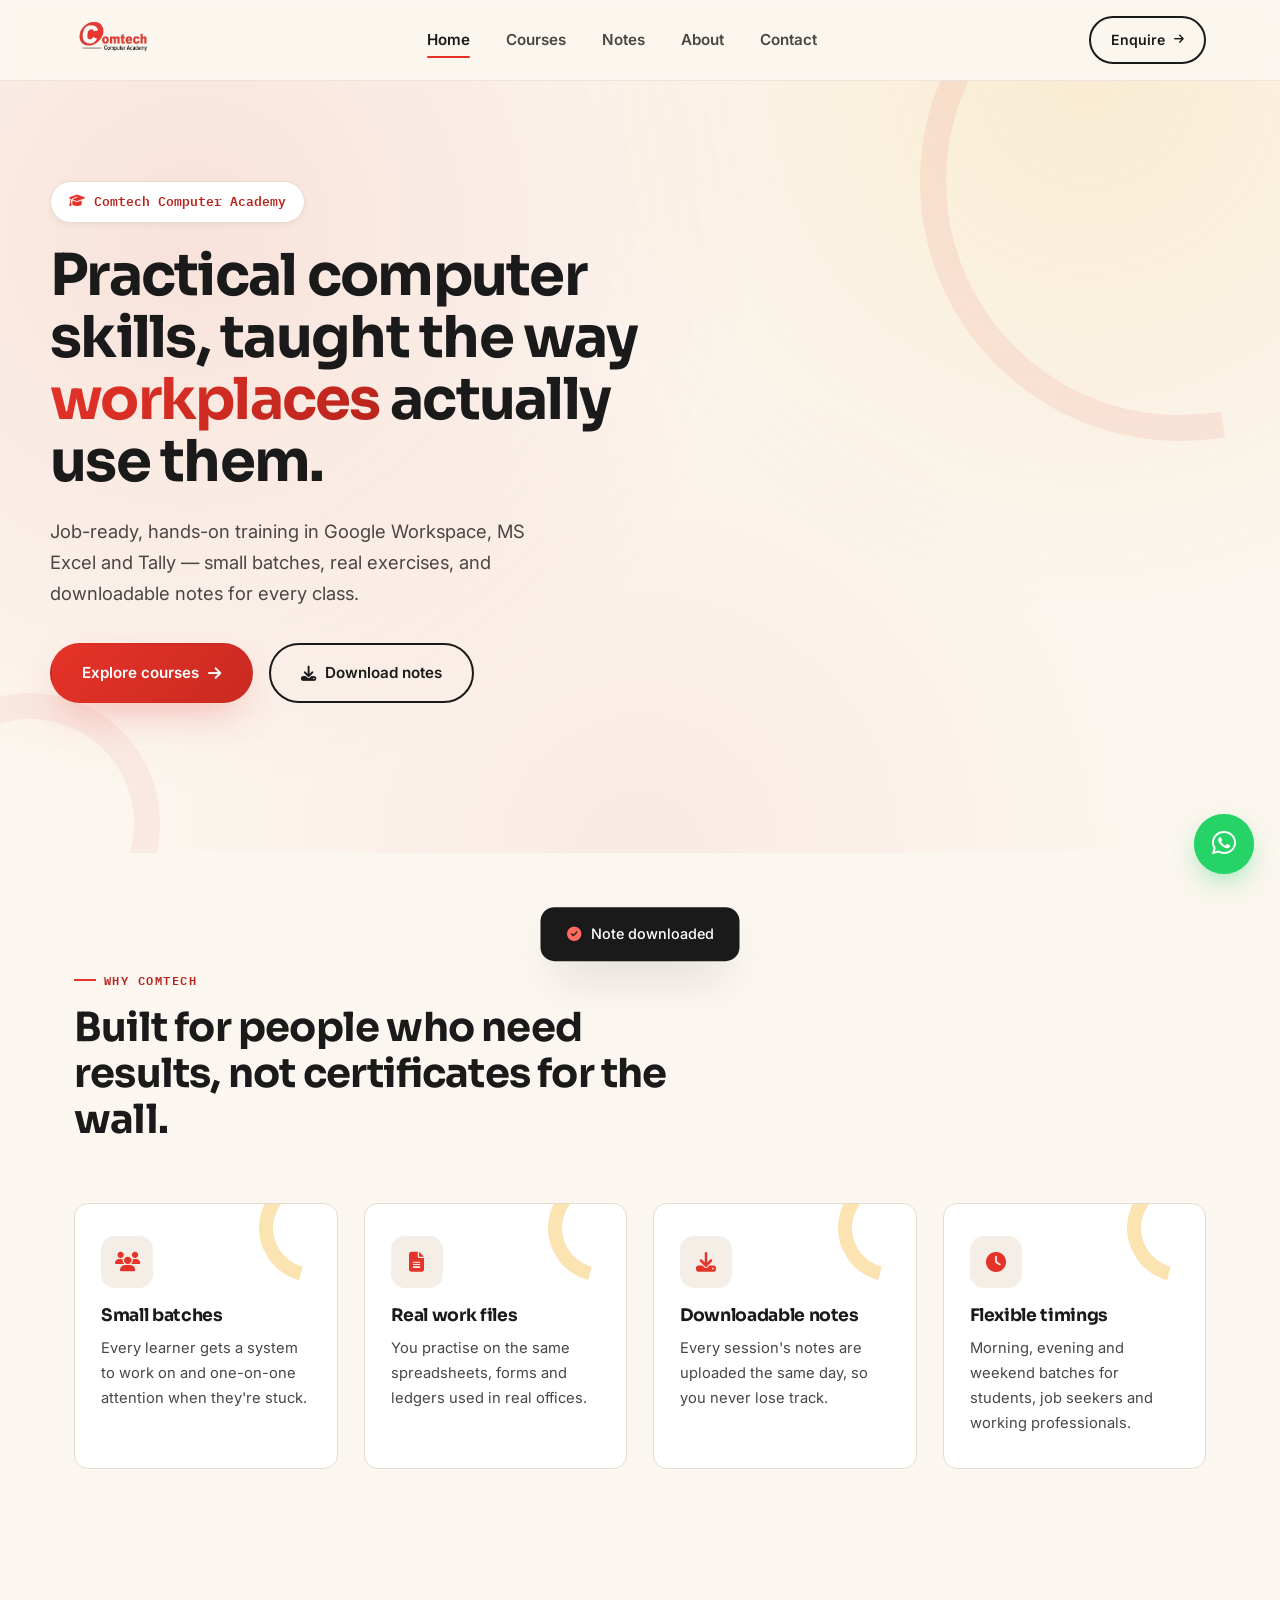
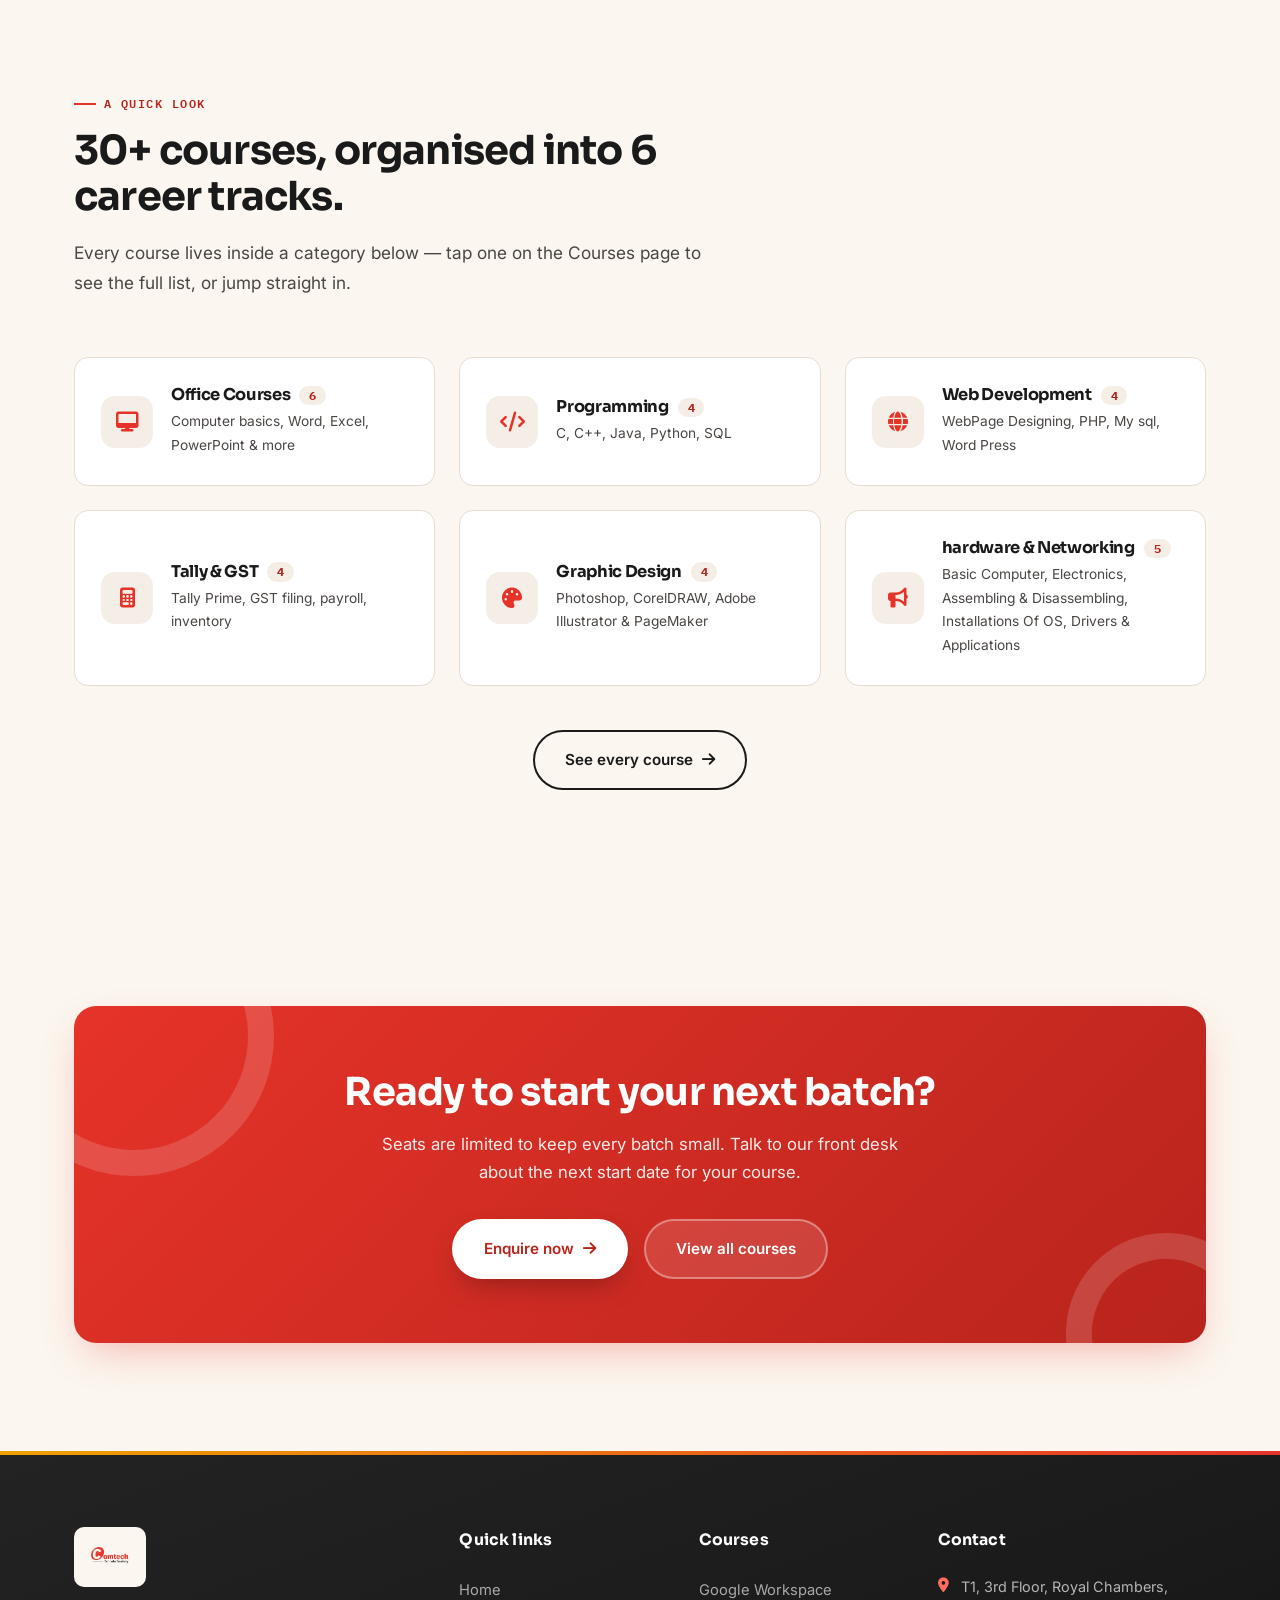
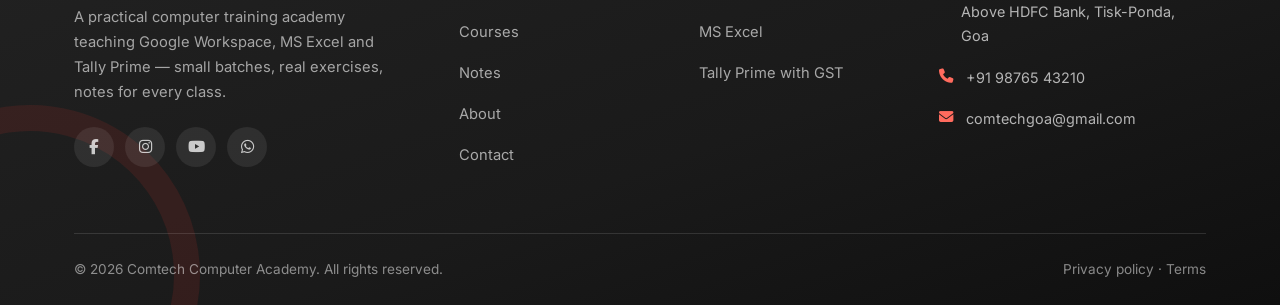
==== index.html @ 3045fcdc "Initial commit" ====
<!DOCTYPE html>
<html lang="en">
<head>
<meta charset="UTF-8">
<meta name="viewport" content="width=device-width, initial-scale=1.0">
<title>Comtech Computer Academy — Practical Computer Courses</title>
<meta name="description" content="Comtech Computer Academy — Google Workspace, MS Excel and Tally Prime training with downloadable notes.">
<link rel="stylesheet" href="css/style.css">
<link rel="stylesheet" href="https://cdnjs.cloudflare.com/ajax/libs/font-awesome/6.5.1/css/all.min.css">
</head>
<body>
<script>document.documentElement.classList.add('js');</script>
<header>
  <div class="nav-wrap">
    <a href="index.html" class="brand">
      <img src="assets/logo.png" alt="Comtech Computer Academy logo">
    </a>
    <nav class="links" id="navLinks">
      <a href="index.html">Home</a>
      <a href="courses.html">Courses</a>
      <a href="notes.html">Notes</a>
      <a href="about.html">About</a>
      <a href="contact.html">Contact</a>
    </nav>
    <div class="nav-cta">
      <a href="contact.html" class="btn btn-outline" style="padding:10px 20px;font-size:0.88rem;">Enquire <i class="fa-solid fa-arrow-right" style="font-size:0.8em;"></i></a>
      <button class="hamburger" id="hamburger" aria-label="Toggle menu">
        <span></span><span></span><span></span>
      </button>
    </div>
  </div>
</header>

<section class="hero" id="home">
  <div class="ring"></div>
  <div class="ring two"></div>
  <div class="hero-inner">
    <div class="hero-carousel" id="heroCarousel">
      <div class="hero-slides">
        <div class="hero-slide active">
          <div class="hero-eyebrow"><i class="fa-solid fa-graduation-cap"></i> Comtech Computer Academy</div>
          <h1>Practical computer skills, taught the way <em>workplaces</em> actually use them.</h1>
          <p class="lead">Job-ready, hands-on training in Google Workspace, MS Excel and Tally — small batches, real exercises, and downloadable notes for every class.</p>
          <div class="hero-actions">
            <a href="courses.html" class="btn btn-primary">Explore courses <i class="fa-solid fa-arrow-right"></i></a>
            <a href="notes.html" class="btn btn-outline"><i class="fa-solid fa-download"></i> Download notes</a>
          </div>
        </div>
        <div class="hero-slide">
          <div class="hero-eyebrow"><i class="fa-solid fa-layer-group"></i> 30+ courses, 6 career tracks</div>
          <h1>From Office basics to <em>full web development</em> — one academy, every skill.</h1>
          <p class="lead">Programming, Web Development, Tally &amp; GST, Design and Digital Marketing — structured batches for whichever path you're on.</p>
          <div class="hero-actions">
            <a href="courses.html" class="btn btn-primary">View all courses <i class="fa-solid fa-arrow-right"></i></a>
            <a href="contact.html" class="btn btn-outline"><i class="fa-solid fa-phone"></i> Talk to us</a>
          </div>
        </div>
        <div class="hero-slide">
          <div class="hero-eyebrow"><i class="fa-solid fa-pen-to-square"></i> Learn by doing</div>
          <h1>Real spreadsheets. Real ledgers. <em>Real client briefs.</em></h1>
          <p class="lead">Every class is built around exercises you'll actually use at work — not just slides and theory.</p>
          <div class="hero-actions">
            <a href="contact.html" class="btn btn-primary">Book a free demo <i class="fa-solid fa-arrow-right"></i></a>
            <a href="notes.html" class="btn btn-outline"><i class="fa-solid fa-download"></i> Download notes</a>
          </div>
        </div>
      </div>
       
      </div>
      
</section>

<section id="why">
  <div class="container">
    <div class="section-head reveal">
      <div class="section-tag">Why Comtech</div>
      <h2>Built for people who need results, not certificates for the wall.</h2>
    </div>
    <div class="why-grid">
      <div class="why-card reveal"><div class="why-icon"><i class="fa-solid fa-users"></i></div><h4>Small batches</h4><p>Every learner gets a system to work on and one-on-one attention when they're stuck.</p></div>
      <div class="why-card reveal"><div class="why-icon"><i class="fa-solid fa-file-lines"></i></div><h4>Real work files</h4><p>You practise on the same spreadsheets, forms and ledgers used in real offices.</p></div>
      <div class="why-card reveal"><div class="why-icon"><i class="fa-solid fa-download"></i></div><h4>Downloadable notes</h4><p>Every session's notes are uploaded the same day, so you never lose track.</p></div>
      <div class="why-card reveal"><div class="why-icon"><i class="fa-solid fa-clock"></i></div><h4>Flexible timings</h4><p>Morning, evening and weekend batches for students, job seekers and working professionals.</p></div>
    </div>
  </div>
</section>

<section class="courses">
  <div class="container">
    <div class="section-head reveal">
      <div class="section-tag">A quick look</div>
      <h2>30+ courses, organised into 6 career tracks.</h2>
      <p>Every course lives inside a category below — tap one on the Courses page to see the full list, or jump straight in.</p>
    </div>
    <div class="quicklook-grid">
      <a href="courses.html#cat-office" class="quicklook-card reveal">
        <div class="quicklook-icon"><i class="fa-solid fa-desktop"></i></div>
        <div class="quicklook-body">
          <h4>Office Courses <span class="quicklook-count">6</span></h4>
          <p>Computer basics, Word, Excel, PowerPoint &amp; more</p>
        </div>
      </a>
      <a href="courses.html#cat-programming" class="quicklook-card reveal">
        <div class="quicklook-icon"><i class="fa-solid fa-code"></i></div>
        <div class="quicklook-body">
          <h4>Programming <span class="quicklook-count">4</span></h4>
          <p>C, C++, Java, Python, SQL</p>
        </div>
      </a>
      <a href="courses.html#cat-web" class="quicklook-card reveal">
        <div class="quicklook-icon"><i class="fa-solid fa-globe"></i></div>
        <div class="quicklook-body">
          <h4>Web Development <span class="quicklook-count">4</span></h4>
          <p>WebPage Designing, PHP, My sql, Word Press</p>
        </div>
      </a>
      <a href="courses.html#cat-tally" class="quicklook-card reveal">
        <div class="quicklook-icon"><i class="fa-solid fa-calculator"></i></div>
        <div class="quicklook-body">
          <h4>Tally &amp; GST <span class="quicklook-count">4</span></h4>
          <p>Tally Prime, GST filing, payroll, inventory</p>
        </div>
      </a>
      <a href="courses.html#cat-design" class="quicklook-card reveal">
        <div class="quicklook-icon"><i class="fa-solid fa-palette"></i></div>
        <div class="quicklook-body">
          <h4>Graphic Design <span class="quicklook-count">4</span></h4>
          <p>Photoshop, CorelDRAW, Adobe Illustrator &amp; PageMaker </p>
        </div>
      </a>
      <a href="courses.html#cat-marketing" class="quicklook-card reveal">
        <div class="quicklook-icon"><i class="fa-solid fa-bullhorn"></i></div>
        <div class="quicklook-body">
          <h4>hardware & Networking <span class="quicklook-count">5</span></h4>
          <p>Basic Computer, Electronics, Assembling & Disassembling, Installations Of OS, Drivers & Applications</p>
        </div>
      </a>
    </div>
    <div class="quicklook-more reveal">
      <a href="courses.html" class="btn btn-outline">See every course <i class="fa-solid fa-arrow-right"></i></a>
    </div>
  </div>
</section>




<section>
  <div class="container">
    <div class="cta-banner reveal">
      <div class="ring r1"></div>
      <div class="ring r2"></div>
      <h2>Ready to start your next batch?</h2>
      <p>Seats are limited to keep every batch small. Talk to our front desk about the next start date for your course.</p>
      <div class="hero-actions">
        <a href="contact.html" class="btn btn-primary">Enquire now <i class="fa-solid fa-arrow-right"></i></a>
        <a href="courses.html" class="btn btn-ghost">View all courses</a>
      </div>
    </div>
  </div>
</section>

<footer>
  <div class="ring"></div>
  <div class="container">
    <div class="footer-grid">
      <div class="footer-about">
        <div class="footer-brand">
          <div style="background:var(--cream);padding:8px 14px;border-radius:10px;display:inline-flex;">
            <img src="assets/logo.png" alt="Comtech Computer Academy logo" style="height:44px;width:auto;">
          </div>
        </div>
        <p style="font-size:0.92rem;line-height:1.7;color:rgba(255,255,255,0.6);max-width:320px;">A practical computer training academy teaching Google Workspace, MS Excel and Tally Prime — small batches, real exercises, notes for every class.</p>
        <div class="footer-social">
          <a href="#" aria-label="Facebook"><i class="fa-brands fa-facebook-f"></i></a>
          <a href="#" aria-label="Instagram"><i class="fa-brands fa-instagram"></i></a>
          <a href="#" aria-label="YouTube"><i class="fa-brands fa-youtube"></i></a>
          <a href="#" aria-label="WhatsApp"><i class="fa-brands fa-whatsapp"></i></a>
        </div>
      </div>

      <div>
        <h5>Quick links</h5>
        <ul class="footer-links">
          <li><a href="index.html">Home</a></li>
          <li><a href="courses.html">Courses</a></li>
          <li><a href="notes.html">Notes</a></li>
          <li><a href="about.html">About</a></li>
          <li><a href="contact.html">Contact</a></li>
        </ul>
      </div>

      <div>
        <h5>Courses</h5>
        <ul class="footer-links">
          <li><a href="courses.html">Google Workspace</a></li>
          <li><a href="courses.html">MS Excel</a></li>
          <li><a href="courses.html">Tally Prime with GST</a></li>
        </ul>
      </div>

      <div>
        <h5>Contact</h5>
        <ul class="footer-contact">
          <li><i class="fa-solid fa-location-dot"></i> T1, 3rd Floor, Royal Chambers, Above HDFC Bank, Tisk-Ponda, Goa</li>
          <li><i class="fa-solid fa-phone"></i> +91 98765 43210</li>
          <li><i class="fa-solid fa-envelope"></i> comtechgoa@gmail.com</li>
        </ul>
      </div>
    </div>

    <div class="footer-bottom">
      <span>&copy; <span id="year"></span> Comtech Computer Academy. All rights reserved.</span>
      <span><a href="#">Privacy policy</a> &middot; <a href="#">Terms</a></span>
    </div>
  </div>
</footer>

<a href="https://wa.me/919876543210?text=Hi%2C%20I%27d%20like%20to%20know%20more%20about%20your%20courses." class="whatsapp-float" target="_blank" rel="noopener" aria-label="Chat with us on WhatsApp">
  <i class="fa-brands fa-whatsapp"></i>
  <span class="wa-tip">Chat with us</span>
</a>

<div class="toast" id="toast"><i class="fa-solid fa-circle-check"></i><span>Note downloaded</span></div>
<script src="js/script.js"></script>
</body>
</html>
---- css/style.css ----
@import url('https://fonts.googleapis.com/css2?family=Sora:wght@400;600;700;800&family=Inter:wght@400;500;600;700&family=IBM+Plex+Mono:wght@500;600&display=swap');

:root{
  --red:#E63329;
  --red-dark:#B8241C;
  --red-light:#FF6B5E;
  --ink:#1A1A1A;
  --ink-soft:#4A4643;
  --cream:#FBF6EF;
  --paper:#FFFFFF;
  --amber:#F0A202;
  --amber-light:#FFC65C;
  --grey-bg:#F4EEE6;
  --line:#E7DDCF;
  --radius:14px;
  --radius-lg:22px;

  --gradient-primary: linear-gradient(135deg, var(--red) 0%, var(--red-dark) 100%);
  --gradient-warm: linear-gradient(135deg, var(--amber) 0%, var(--red) 100%);
  --gradient-ink: linear-gradient(160deg, #232323 0%, var(--ink) 60%, #0f0f0f 100%);
  --gradient-mesh: radial-gradient(circle at 15% 20%, rgba(230,51,41,0.10), transparent 45%),
                   radial-gradient(circle at 85% 0%, rgba(240,162,2,0.12), transparent 40%),
                   radial-gradient(circle at 50% 100%, rgba(230,51,41,0.06), transparent 50%);

  --shadow-sm: 0 2px 8px -2px rgba(26,26,26,0.08);
  --shadow-md: 0 12px 28px -10px rgba(26,26,26,0.14);
  --shadow-lg: 0 24px 48px -16px rgba(26,26,26,0.20);
  --shadow-glow: 0 16px 40px -12px rgba(230,51,41,0.35);
  --shadow-glow-amber: 0 16px 36px -14px rgba(240,162,2,0.4);

  --ease: cubic-bezier(0.22, 1, 0.36, 1);
  --shadow: var(--shadow-lg); /* legacy alias, kept for older rules below */
}

*{margin:0;padding:0;box-sizing:border-box;}
html{scroll-behavior:smooth;}
body{
  font-family:'Inter',sans-serif;
  font-size:16.5px;
  color:var(--ink);
  background:var(--cream);
  line-height:1.7;
  overflow-x:hidden;
  -webkit-font-smoothing:antialiased;
  text-rendering:optimizeLegibility;
}
h1,h2,h3,h4{font-family:'Sora',sans-serif;font-weight:700;letter-spacing:-0.02em;line-height:1.15;}
p{color:var(--ink-soft);}
a{text-decoration:none;color:inherit;}
ul{list-style:none;}
img{max-width:100%;display:block;}
.mono{font-family:'IBM Plex Mono',monospace;}
.container{max-width:1180px;margin:0 auto;padding:0 24px;}
::selection{background:var(--red);color:#fff;}

/* scroll-reveal (progressive enhancement — content is visible without JS) */
.reveal{transition:opacity .7s var(--ease), transform .7s var(--ease);}
.js .reveal{opacity:0;transform:translateY(28px);}
.js .reveal.in-view{opacity:1;transform:translateY(0);}
.why-grid .reveal:nth-child(2){transition-delay:.08s;}
.why-grid .reveal:nth-child(3){transition-delay:.16s;}
.why-grid .reveal:nth-child(4){transition-delay:.24s;}
.course-grid .reveal:nth-child(2){transition-delay:.1s;}
.course-grid .reveal:nth-child(3){transition-delay:.2s;}
.quicklook-grid .reveal:nth-child(2){transition-delay:.06s;}
.quicklook-grid .reveal:nth-child(3){transition-delay:.12s;}
.quicklook-grid .reveal:nth-child(4){transition-delay:.18s;}
.quicklook-grid .reveal:nth-child(5){transition-delay:.24s;}
.quicklook-grid .reveal:nth-child(6){transition-delay:.3s;}
.testimonial-grid .reveal:nth-child(2){transition-delay:.1s;}
.testimonial-grid .reveal:nth-child(3){transition-delay:.2s;}
.stats-grid .reveal:nth-child(2){transition-delay:.08s;}
.stats-grid .reveal:nth-child(3){transition-delay:.16s;}
.stats-grid .reveal:nth-child(4){transition-delay:.24s;}
.faq-list .reveal:nth-child(2){transition-delay:.05s;}
.faq-list .reveal:nth-child(3){transition-delay:.1s;}
.faq-list .reveal:nth-child(4){transition-delay:.15s;}
.faq-list .reveal:nth-child(5){transition-delay:.2s;}
@media (prefers-reduced-motion: reduce){
  .js .reveal, .js .reveal.in-view{opacity:1;transform:none;transition:none;}
}
.section-tag{
  display:inline-flex;align-items:center;gap:8px;
  font-family:'IBM Plex Mono',monospace;
  font-size:0.78rem;font-weight:600;letter-spacing:0.12em;
  color:var(--red-dark);text-transform:uppercase;
  margin-bottom:14px;
}
.section-tag::before{content:"";width:22px;height:2px;background:var(--red);display:inline-block;}
.btn{
  position:relative;
  display:inline-flex;align-items:center;justify-content:center;gap:9px;
  padding:15px 30px;border-radius:999px;font-weight:600;font-size:0.95rem;
  cursor:pointer;border:2px solid transparent;
  transition:transform .3s var(--ease), box-shadow .3s var(--ease), background .3s var(--ease), color .3s var(--ease), border-color .3s var(--ease);
  font-family:'Inter',sans-serif;
  isolation:isolate;
}
.btn i, .btn svg{transition:transform .3s var(--ease);}
.btn:hover i, .btn:hover svg{transform:translateX(3px);}
.btn-primary{
  background:var(--gradient-primary);
  background-size:160% 160%;
  background-position:0% 0%;
  color:#fff;
  box-shadow:var(--shadow-glow);
}
.btn-primary:hover{background-position:100% 100%;transform:translateY(-3px);box-shadow:0 20px 44px -12px rgba(230,51,41,0.48);}
.btn-primary:active{transform:translateY(-1px);}
.btn-outline{
  border-color:var(--ink);color:var(--ink);background:transparent;
}
.btn-outline:hover{border-color:var(--red);color:var(--red-dark);transform:translateY(-3px);box-shadow:var(--shadow-md);background:rgba(230,51,41,0.04);}
.btn-ghost{background:rgba(255,255,255,0.12);color:#fff;border-color:rgba(255,255,255,0.35);}
.btn-ghost:hover{background:rgba(255,255,255,0.2);border-color:#fff;transform:translateY(-3px);}

/* ---------- Ring motif (echo of the C logo) ---------- */
.ring{
  position:absolute;border-radius:50%;
  border:26px solid var(--red);
  border-right-color:transparent;
  opacity:0.08;
}

/* ---------- NAVBAR ---------- */
header{
  position:sticky;top:0;z-index:100;
  background:rgba(251,246,239,0.85);
  backdrop-filter:blur(14px) saturate(160%);
  -webkit-backdrop-filter:blur(14px) saturate(160%);
  border-bottom:1px solid rgba(231,221,207,0.7);
  transition:box-shadow .3s var(--ease), background .3s var(--ease);
}
header.scrolled{
  background:rgba(251,246,239,0.96);
  box-shadow:0 8px 24px -14px rgba(26,26,26,0.18);
}
.nav-wrap{
  display:flex;align-items:center;justify-content:space-between;
  padding:0px 24px;max-width:1180px;margin:0 auto;
}
.brand{display:flex;align-items:center;gap:10px;transition:opacity .2s ease;}
.brand:hover{opacity:0.85;}
.brand img{height:80px;width:auto;}
nav.links{display:flex;align-items:center;gap:8px;}
nav.links a{
  font-weight:600;font-size:0.95rem;color:var(--ink-soft);
  position:relative;padding:9px 14px;border-radius:999px;
  transition:color .2s ease, background .2s ease;
}
nav.links a::after{
  content:"";position:absolute;left:14px;right:14px;bottom:4px;height:2px;width:0;
  background:var(--red);transition:width .25s var(--ease);border-radius:2px;
}
nav.links a:hover{color:var(--ink);background:rgba(230,51,41,0.06);}
nav.links a:hover::after{width:calc(100% - 28px);}
nav.links a.active{color:var(--ink);}
nav.links a.active::after{width:calc(100% - 28px);}
.nav-cta{display:flex;align-items:center;gap:16px;}
.hamburger{display:none;flex-direction:column;gap:5px;cursor:pointer;background:none;border:none;padding:8px;border-radius:8px;transition:background .2s ease;}
.hamburger:hover{background:rgba(230,51,41,0.08);}
.hamburger span{width:24px;height:2.5px;background:var(--ink);border-radius:2px;transition:all .3s var(--ease);}

/* ---------- PAGE HERO (used at the top of every inner page) ---------- */
.page-hero{
  position:relative;overflow:hidden;padding:72px 24px 60px;background:var(--gradient-mesh);
}
.page-hero .ring{width:360px;height:360px;top:-140px;right:-120px;transform:rotate(35deg);}
.page-hero-inner{max-width:1180px;margin:0 auto;position:relative;z-index:2;}
.page-hero h1{font-size:clamp(2.1rem,4.2vw,2.9rem);line-height:1.12;margin-bottom:16px;letter-spacing:-0.02em;}
.page-hero p{color:var(--ink-soft);font-size:1.06rem;max-width:560px;}
.breadcrumb{
  font-family:'IBM Plex Mono',monospace;font-size:0.78rem;color:var(--ink-soft);
  margin-bottom:20px;display:flex;gap:8px;align-items:center;
}
.breadcrumb a{color:var(--red-dark);font-weight:600;}
.breadcrumb i{font-size:0.65rem;color:var(--ink-soft);opacity:0.6;}

/* ---------- HOME HERO ---------- */
.hero{position:relative;padding:100px 24px 110px;overflow:hidden;background:var(--gradient-mesh);}
.hero .ring{width:520px;height:520px;top:-160px;right:-160px;transform:rotate(35deg);}
.hero .ring.two{width:260px;height:260px;left:-100px;bottom:-100px;top:auto;right:auto;transform:rotate(200deg);opacity:0.06;}
.hero-eyebrow{
  display:inline-flex;align-items:center;gap:9px;
  background:var(--paper);border:1px solid var(--line);
  padding:9px 18px;border-radius:999px;box-shadow:var(--shadow-sm);
  font-family:'IBM Plex Mono',monospace;font-size:0.8rem;font-weight:600;
  color:var(--red-dark);margin-bottom:22px;
}
.hero-eyebrow i{color:var(--red);}
.hero-inner{
  max-width:1180px;margin:0 auto;position:relative;z-index:2;
  display:grid;grid-template-columns:1.1fr 0.9fr;gap:56px;align-items:center;
}
.hero h1{font-size:clamp(2.3rem,4.6vw,3.6rem);line-height:1.08;margin-bottom:22px;letter-spacing:-0.03em;}
.hero h1 em{
  font-style:normal;
  background:var(--gradient-primary);
  -webkit-background-clip:text;background-clip:text;-webkit-text-fill-color:transparent;
}
.hero p.lead{font-size:1.15rem;color:var(--ink-soft);max-width:520px;margin-bottom:34px;}
.hero-actions{display:flex;gap:16px;flex-wrap:wrap;margin-bottom:40px;}
.hero-stats{display:flex;gap:36px;flex-wrap:wrap;}
.hero-stats div{border-left:3px solid var(--red);padding-left:16px;}
.hero-stats strong{display:block;font-family:'Sora',sans-serif;font-size:1.6rem;font-weight:800;}
.hero-stats span{font-size:0.85rem;color:var(--ink-soft);}

.hero-card{
  background:var(--paper);border-radius:var(--radius-lg);padding:34px;box-shadow:var(--shadow-lg);
  position:relative;border:1px solid var(--line);
  transform:rotate(-1.2deg);
  transition:transform .45s var(--ease), box-shadow .45s var(--ease);
}
.hero-card:hover{transform:rotate(0deg) translateY(-4px);box-shadow:var(--shadow-glow);}
.hero-card::before{
  content:"";position:absolute;inset:-1px;border-radius:inherit;padding:1px;
  background:linear-gradient(135deg, rgba(230,51,41,0.35), transparent 40%, rgba(240,162,2,0.25));
  -webkit-mask:linear-gradient(#fff 0 0) content-box, linear-gradient(#fff 0 0);
  -webkit-mask-composite:xor;mask-composite:exclude;
  pointer-events:none;
}
/* ---------- HERO CAROUSEL ---------- */
.hero-carousel{position:relative;}
.hero-slides{position:relative;min-height:1px;}
.hero-slide{display:none;animation:heroFadeIn .6s var(--ease);}
.hero-slide.active{display:block;}
@keyframes heroFadeIn{from{opacity:0;transform:translateY(10px);}to{opacity:1;transform:translateY(0);}}
.hero-carousel-nav{display:flex;align-items:center;gap:18px;margin-bottom:44px;}
.hero-arrow{
  width:42px;height:42px;border-radius:50%;flex-shrink:0;
  display:flex;align-items:center;justify-content:center;
  background:var(--paper);border:1px solid var(--line);color:var(--ink);
  cursor:pointer;transition:all .25s var(--ease);font-size:0.85rem;
}
.hero-arrow:hover{background:var(--gradient-primary);color:#fff;border-color:transparent;transform:translateY(-2px);box-shadow:var(--shadow-glow);}
.hero-dots{display:flex;gap:9px;}
.hero-dot{
  width:10px;height:10px;border-radius:50%;border:none;padding:0;cursor:pointer;
  background:var(--line);transition:all .3s var(--ease);
}
.hero-dot.active{width:28px;border-radius:6px;background:var(--gradient-primary);}
.hero-dot:hover{background:var(--red-light);}

.hero-card .badge-code{
  display:inline-block;font-family:'IBM Plex Mono',monospace;font-size:0.75rem;
  background:var(--grey-bg);color:var(--red-dark);padding:5px 12px;border-radius:6px;
  margin-bottom:16px;font-weight:600;letter-spacing:0.04em;
}
.hero-card h3{font-size:1.3rem;margin-bottom:9px;}
.hero-card p{color:var(--ink-soft);font-size:0.95rem;margin-bottom:20px;}
.mini-module{display:flex;align-items:center;gap:12px;padding:11px 0;border-top:1px solid var(--line);}
.mini-module:first-of-type{border-top:none;}
.c-bullet{width:16px;height:16px;border-radius:50%;border:3px solid var(--red);border-right-color:transparent;flex-shrink:0;transform:rotate(15deg);}
.mini-module span{font-size:0.92rem;color:var(--ink-soft);}
.hero-badge-float{
  position:absolute;top:-18px;right:26px;background:var(--gradient-warm);color:#fff;
  padding:8px 16px;border-radius:999px;font-size:0.78rem;font-weight:700;
  box-shadow:var(--shadow-glow-amber);display:flex;align-items:center;gap:6px;
  font-family:'IBM Plex Mono',monospace;
}

/* ---------- SECTIONS GENERIC ---------- */
section{padding:108px 0;}
.page-hero + section, header + section{padding-top:0;}
.section-head{max-width:640px;margin-bottom:60px;}
.section-head h2{font-size:clamp(1.9rem,3.2vw,2.5rem);margin-bottom:18px;}
.section-head p{color:var(--ink-soft);font-size:1.08rem;}

/* ---------- WHY US ---------- */
.why-grid{display:grid;grid-template-columns:repeat(4,1fr);gap:26px;}
.why-card{
  background:var(--paper);border:1px solid var(--line);border-radius:var(--radius);
  padding:32px 26px;position:relative;overflow:hidden;
  transition:transform .35s var(--ease), box-shadow .35s var(--ease), border-color .35s var(--ease);
}
.why-card:hover{transform:translateY(-8px);box-shadow:var(--shadow-lg);border-color:transparent;}
.why-card::before{
  content:"";position:absolute;top:-30px;right:-30px;width:80px;height:80px;border-radius:50%;
  border:14px solid var(--amber);border-right-color:transparent;opacity:0.3;transform:rotate(60deg);
  transition:transform .5s var(--ease), opacity .5s var(--ease);
}
.why-card:hover::before{transform:rotate(120deg) scale(1.15);opacity:0.5;}
.why-card::after{
  content:"";position:absolute;left:0;top:0;right:0;height:3px;
  background:var(--gradient-primary);transform:scaleX(0);transform-origin:left;
  transition:transform .35s var(--ease);
}
.why-card:hover::after{transform:scaleX(1);}
.why-icon{
  width:52px;height:52px;border-radius:14px;display:flex;align-items:center;justify-content:center;
  background:var(--grey-bg);color:var(--red);font-size:1.25rem;margin-bottom:18px;
  transition:background .35s var(--ease), color .35s var(--ease), transform .35s var(--ease);
}
.why-card:hover .why-icon{background:var(--gradient-primary);color:#fff;transform:scale(1.08) rotate(-4deg);}
.why-card h4{font-size:1.08rem;margin-bottom:10px;}
.why-card p{font-size:0.92rem;color:var(--ink-soft);}

/* ---------- COURSES ---------- */
.courses-section{
    padding:100px 0;
    background:var(--cream);
}

.section-header{
    text-align:center;
    max-width:700px;
    margin:auto;
    margin-bottom:44px;
}

.course-search{
    display:flex;
    justify-content:center;
    margin-bottom:56px;
}

.course-search-wrap{
    position:relative;
    width:100%;
    max-width:460px;
}

.course-search-wrap i{
    position:absolute;left:22px;top:50%;transform:translateY(-50%);
    color:var(--ink-soft);font-size:0.95rem;
}

.course-search input{
    width:100%;
    padding:16px 22px 16px 48px;
    border:1.5px solid var(--line);
    border-radius:999px;
    font-size:15px;
    font-family:'Inter',sans-serif;
    background:var(--paper);
    box-shadow:var(--shadow-sm);
    transition:border-color .25s ease, box-shadow .25s ease;
}

.course-search input:focus{
    outline:none;
    border-color:var(--red);
    box-shadow:0 0 0 4px rgba(230,51,41,0.1);
}

.courses-grid{
    display:grid;
    grid-template-columns:repeat(auto-fit,minmax(320px,1fr));
    gap:28px;
    align-items:start;
}

.courses-empty{
    display:none;
    text-align:center;
    padding:60px 20px;
    color:var(--ink-soft);
    font-family:'IBM Plex Mono',monospace;
    font-size:0.95rem;
    grid-column:1/-1;
}

.category-card{
    background:var(--paper);
    border-radius:var(--radius-lg);
    border:1px solid var(--line);
    transition:transform .35s var(--ease), box-shadow .35s var(--ease), border-color .35s var(--ease);
    overflow:hidden;
    position:relative;
}

.category-card::before{
    content:"";position:absolute;left:0;top:0;right:0;height:3px;
    background:var(--gradient-primary);transform:scaleX(0);transform-origin:left;
    transition:transform .35s var(--ease);
}

.category-card:hover{
    transform:translateY(-6px);
    box-shadow:var(--shadow-lg);
    border-color:transparent;
}
.category-card:hover::before{transform:scaleX(1);}

.cat-head{
    display:block;
    width:100%;
    text-align:left;
    background:none;
    border:none;
    cursor:pointer;
    padding:30px 30px 26px;
    font-family:'Inter',sans-serif;
    color:var(--ink);
}

.cat-top{
    display:flex;
    justify-content:space-between;
    align-items:flex-start;
    margin-bottom:20px;
}

.cat-icon{
    width:56px;height:56px;border-radius:16px;
    display:flex;align-items:center;justify-content:center;
    background:var(--grey-bg);color:var(--red);
    font-size:1.4rem;flex-shrink:0;
    transition:background .35s var(--ease), color .35s var(--ease), transform .35s var(--ease);
}
.category-card:hover .cat-icon{background:var(--gradient-primary);color:#fff;transform:scale(1.06) rotate(-4deg);}

.cat-count{
    background:var(--grey-bg);
    color:var(--red-dark);
    padding:7px 15px;
    border-radius:50px;
    font-size:12.5px;
    font-weight:700;
    font-family:'IBM Plex Mono',monospace;
    letter-spacing:0.02em;
    white-space:nowrap;
}

.category-card h3{
    margin:0 0 10px;
    font-size:1.2rem;
}

.cat-desc{
    font-size:0.92rem;
    color:var(--ink-soft);
    margin-bottom:20px;
    line-height:1.6;
}

.view-btn{
    display:inline-flex;align-items:center;gap:8px;
    font-weight:600;font-size:0.88rem;color:var(--red-dark);
    border: none;
    margin: 20px;
}
.view-btn i{transition:transform .3s var(--ease);font-size:0.78rem;}
.category-card.open .cat-cta i{transform:rotate(180deg);}

.cat-panel{
    max-height:0;
    overflow:hidden;
    transition:max-height .4s var(--ease);
}
.category-card.open .cat-panel{max-height:600px;}

.cat-panel-inner{
    padding:4px 30px 28px;
    border-top:1px solid var(--line);
    margin:0 30px;
}

.cat-panel ul{
    list-style:none;
    padding:14px 0 0;
    margin:0;
    display:grid;
    grid-template-columns:1fr 1fr;
    gap:2px 18px;
}

.cat-panel li{
    padding:9px 0;
    color:var(--ink-soft);
    font-size:0.92rem;
    display:flex;
    align-items:center;
    gap:10px;
}

.cat-panel li i{
    color:var(--red);
    font-size:0.75rem;
    flex-shrink:0;
}

.cat-panel-link{
    display:inline-flex;align-items:center;gap:8px;
    margin-top:14px;font-weight:600;font-size:0.88rem;color:var(--red-dark);
    transition:gap .25s ease;
}
.cat-panel-link:hover{gap:12px;}



/* ---------- HOME QUICK LOOK ---------- */
.quicklook-grid{
  display:grid;grid-template-columns:repeat(3,1fr);gap:24px;
}
.quicklook-card{
  background:var(--paper);border:1px solid var(--line);border-radius:var(--radius);
  padding:28px 26px;display:flex;align-items:center;gap:18px;
  transition:transform .3s var(--ease), box-shadow .3s var(--ease), border-color .3s var(--ease);
}
.quicklook-card:hover{transform:translateY(-6px);box-shadow:var(--shadow-md);border-color:transparent;}
.quicklook-icon{
  width:52px;height:52px;border-radius:14px;flex-shrink:0;
  display:flex;align-items:center;justify-content:center;
  background:var(--grey-bg);color:var(--red);font-size:1.25rem;
  transition:background .3s var(--ease), color .3s var(--ease), transform .3s var(--ease);
}
.quicklook-card:hover .quicklook-icon{background:var(--gradient-primary);color:#fff;transform:scale(1.06) rotate(-4deg);}
.quicklook-body h4{font-size:1.02rem;margin-bottom:5px;display:flex;align-items:center;gap:9px;flex-wrap:wrap;}
.quicklook-count{
  font-family:'IBM Plex Mono',monospace;font-size:0.72rem;font-weight:700;
  color:var(--red-dark);background:var(--grey-bg);padding:3px 10px;border-radius:50px;
}
.quicklook-body p{font-size:0.86rem;color:var(--ink-soft);}
.quicklook-more{
  text-align:center;margin-top:44px;
}

/* ---------- NOTES ---------- */
.notes-toolbar{display:flex;gap:12px;flex-wrap:wrap;margin-bottom:36px;}
.filter-chip{
  font-family:'IBM Plex Mono',monospace;font-size:0.82rem;font-weight:600;
  padding:10px 20px;border-radius:999px;border:1.5px solid var(--line);cursor:pointer;
  background:var(--paper);color:var(--ink-soft);transition:all .25s var(--ease);
}
.filter-chip.active, .filter-chip:hover{border-color:var(--red);color:#fff;background:var(--gradient-primary);box-shadow:var(--shadow-glow);}
.notes-list{display:flex;flex-direction:column;gap:14px;}
.note-row{
  display:flex;align-items:center;justify-content:space-between;gap:20px;
  background:var(--paper);border:1px solid var(--line);border-radius:16px;
  padding:20px 24px;flex-wrap:wrap;
  transition:transform .3s var(--ease), box-shadow .3s var(--ease), border-color .3s var(--ease);
}
.note-row:hover{transform:translateX(4px);box-shadow:var(--shadow-md);border-color:rgba(230,51,41,0.25);}
.note-left{display:flex;align-items:center;gap:16px;}
.note-icon{
  width:48px;height:48px;border-radius:13px;background:var(--grey-bg);
  display:flex;align-items:center;justify-content:center;flex-shrink:0;color:var(--red);font-weight:700;
  font-family:'IBM Plex Mono',monospace;font-size:0.8rem;
}
.note-title{font-weight:600;font-size:0.99rem;margin-bottom:3px;}
.note-sub{font-size:0.82rem;color:var(--ink-soft);font-family:'IBM Plex Mono',monospace;}
.note-row .btn{padding:11px 22px;font-size:0.85rem;}

/* ---------- ABOUT ---------- */
.about{background:var(--grey-bg);}
.about-grid{display:grid;grid-template-columns:0.9fr 1.1fr;gap:64px;align-items:center;}
.about-visual{
  position:relative;background:var(--gradient-ink);border-radius:var(--radius-lg);padding:46px;color:#fff;overflow:hidden;
  box-shadow:var(--shadow-lg);
}
.about-visual .ring{border-color:var(--amber);top:-80px;left:-80px;width:220px;height:220px;transform:rotate(120deg);opacity:0.18;}
.about-visual h3{font-size:1.65rem;margin-bottom:14px;position:relative;z-index:2;}
.about-visual p{color:rgba(255,255,255,0.75);font-size:0.95rem;position:relative;z-index:2;}
.about-stats{display:grid;grid-template-columns:1fr 1fr;gap:22px;margin-top:30px;position:relative;z-index:2;}
.about-stats div strong{font-family:'Sora',sans-serif;font-size:1.8rem;display:block;color:var(--amber);}
.about-stats div span{font-size:0.8rem;color:rgba(255,255,255,0.65);}
.about-copy p{color:var(--ink-soft);margin-bottom:18px;font-size:1.03rem;}
.about-list{margin-top:26px;display:flex;flex-direction:column;gap:15px;}
.about-list li{display:flex;gap:12px;align-items:center;font-weight:600;font-size:0.96rem;}
.team-grid{display:grid;grid-template-columns:repeat(3,1fr);gap:26px;margin-top:22px;}
.team-card{
  background:var(--paper);border:1px solid var(--line);border-radius:18px;padding:28px;text-align:center;
  transition:transform .3s var(--ease), box-shadow .3s var(--ease);
}
.team-card:hover{transform:translateY(-6px);box-shadow:var(--shadow-md);}
.team-avatar{
  width:76px;height:76px;border-radius:50%;margin:0 auto 16px;
  background:var(--grey-bg);display:flex;align-items:center;justify-content:center;
  font-family:'Sora',sans-serif;font-weight:800;color:var(--red);font-size:1.35rem;
  border:3px solid var(--red);border-right-color:transparent;
}
.team-card h4{font-size:1.02rem;margin-bottom:4px;}
.team-card span{font-size:0.83rem;color:var(--ink-soft);}

/* ---------- CONTACT ---------- */
.contact-grid{display:grid;grid-template-columns:1fr 1fr;gap:52px;}
.contact-info-card{
  background:var(--gradient-primary);color:#fff;border-radius:var(--radius-lg);padding:42px;position:relative;overflow:hidden;
  box-shadow:var(--shadow-glow);
}
.contact-info-card .ring{border-color:#fff;opacity:0.15;top:-100px;right:-100px;width:260px;height:260px;}
.contact-info-card h3{font-size:1.55rem;margin-bottom:10px;position:relative;z-index:2;}
.contact-info-card p{color:rgba(255,255,255,0.85);margin-bottom:30px;position:relative;z-index:2;}
.info-row{display:flex;gap:15px;align-items:flex-start;margin-bottom:22px;position:relative;z-index:2;}
.info-row .ico{
  width:40px;height:40px;border-radius:11px;background:rgba(255,255,255,0.16);
  display:flex;align-items:center;justify-content:center;flex-shrink:0;font-size:1rem;
  transition:background .25s ease, transform .25s ease;
}
.info-row:hover .ico{background:rgba(255,255,255,0.28);transform:scale(1.06);}
.info-row strong{display:block;font-size:0.92rem;}
.info-row span{font-size:0.88rem;color:rgba(255,255,255,0.8);}

form.enquire{background:var(--paper);border:1px solid var(--line);border-radius:var(--radius-lg);padding:38px;box-shadow:var(--shadow-sm);}
.form-row{display:flex;flex-direction:column;gap:8px;margin-bottom:20px;}
.form-row label{font-size:0.85rem;font-weight:600;color:var(--ink-soft);}
.form-row input, .form-row select, .form-row textarea{
  padding:14px 16px;border-radius:11px;border:1.5px solid var(--line);
  font-family:'Inter',sans-serif;font-size:0.95rem;background:var(--cream);
  transition:border-color .2s ease, box-shadow .2s ease, background .2s ease;
}
.form-row input:focus, .form-row select:focus, .form-row textarea:focus{
  outline:none;border-color:var(--red);background:#fff;box-shadow:0 0 0 4px rgba(230,51,41,0.1);
}
.form-two{display:grid;grid-template-columns:1fr 1fr;gap:16px;}
form.enquire .btn{width:100%;margin-top:6px;}
.form-note{font-size:0.8rem;color:var(--ink-soft);margin-top:14px;text-align:center;}
.map-embed{
  margin-top:28px;border-radius:16px;overflow:hidden;border:1px solid var(--line);
  height:260px;background:var(--grey-bg);display:flex;align-items:center;justify-content:center;
  color:var(--ink-soft);font-size:0.9rem;font-family:'IBM Plex Mono',monospace;gap:8px;
}

/* ---------- FOOTER ---------- */
footer{background:var(--gradient-ink);color:rgba(255,255,255,0.75);padding-top:76px;position:relative;overflow:hidden;}
footer::before{content:"";position:absolute;top:0;left:0;right:0;height:4px;background:var(--gradient-warm);}
footer .ring{border-color:var(--red);opacity:0.12;width:340px;height:340px;bottom:-140px;left:-140px;transform:rotate(-30deg);}
.footer-grid{
  display:grid;grid-template-columns:1.4fr 0.8fr 0.8fr 1.1fr;gap:44px;
  position:relative;z-index:2;padding-bottom:52px;
}
.footer-brand{display:flex;align-items:center;gap:10px;margin-bottom:18px;}
.footer-social{display:flex;gap:11px;margin-top:22px;}
.footer-social a{
  width:40px;height:40px;border-radius:50%;background:rgba(255,255,255,0.08);
  display:flex;align-items:center;justify-content:center;font-size:0.95rem;
  transition:background .25s var(--ease), transform .25s var(--ease);
}
.footer-social a:hover{background:var(--gradient-primary);transform:translateY(-3px);}
footer h5{color:#fff;font-family:'Sora',sans-serif;font-size:0.98rem;margin-bottom:22px;letter-spacing:0.01em;}
.footer-links li{margin-bottom:13px;}
.footer-links a{font-size:0.92rem;color:rgba(255,255,255,0.62);transition:color .2s ease, padding-left .2s ease;}
.footer-links a:hover{color:var(--red-light);padding-left:4px;}
.footer-contact li{display:flex;gap:12px;margin-bottom:17px;font-size:0.9rem;color:rgba(255,255,255,0.68);align-items:flex-start;}
.footer-contact li i{color:var(--red-light);margin-top:3px;width:16px;text-align:center;}
.footer-bottom{
  border-top:1px solid rgba(255,255,255,0.12);padding:24px 0;
  display:flex;justify-content:space-between;align-items:center;flex-wrap:wrap;gap:10px;
  font-size:0.85rem;color:rgba(255,255,255,0.5);position:relative;z-index:2;
}
.footer-bottom a{color:rgba(255,255,255,0.5);transition:color .2s ease;}
.footer-bottom a:hover{color:var(--red-light);}

/* ---------- WHATSAPP FLOATING BUTTON ---------- */
.whatsapp-float{
  position:fixed;right:26px;bottom:26px;z-index:998;
  width:60px;height:60px;border-radius:50%;
  background:#25D366;color:#fff;
  display:flex;align-items:center;justify-content:center;
  font-size:1.7rem;box-shadow:0 10px 28px -8px rgba(37,211,102,0.6);
  transition:transform .3s var(--ease), box-shadow .3s var(--ease);
}
.whatsapp-float::before{
  content:"";position:absolute;inset:0;border-radius:50%;
  background:#25D366;opacity:0.55;
  animation:waPulse 2.2s ease-out infinite;
  z-index:-1;
}
.whatsapp-float:hover{transform:translateY(-4px) scale(1.05);box-shadow:0 14px 34px -8px rgba(37,211,102,0.75);}
.whatsapp-float .wa-tip{
  position:absolute;right:72px;top:50%;transform:translateY(-50%) translateX(6px);
  background:var(--ink);color:#fff;padding:8px 14px;border-radius:8px;
  font-size:0.82rem;font-weight:600;white-space:nowrap;font-family:'Inter',sans-serif;
  opacity:0;pointer-events:none;transition:opacity .25s var(--ease), transform .25s var(--ease);
}
.whatsapp-float:hover .wa-tip{opacity:1;transform:translateY(-50%) translateX(0);}
@keyframes waPulse{
  0%{transform:scale(1);opacity:0.5;}
  70%{transform:scale(1.55);opacity:0;}
  100%{transform:scale(1.55);opacity:0;}
}
@media (max-width:600px){
  .whatsapp-float{width:52px;height:52px;font-size:1.45rem;right:16px;bottom:16px;}
  .whatsapp-float .wa-tip{display:none;}
}

/* ---------- TOAST ---------- */
.toast{
  position:fixed;bottom:26px;left:50%;transform:translateX(-50%) translateY(160%);
  background:var(--ink);color:#fff;padding:15px 26px;border-radius:14px;
  font-size:0.9rem;font-weight:500;z-index:999;box-shadow:var(--shadow-lg);
  transition:transform .4s var(--ease);display:flex;align-items:center;gap:10px;
}
.toast.show{transform:translateX(-50%) translateY(0);}
.toast i{color:var(--red-light);}

/* ---------- STATS BANNER ---------- */
.stats-banner{
  background:var(--gradient-ink);position:relative;overflow:hidden;padding:64px 0;
}
.stats-banner .ring{border-color:var(--amber);opacity:0.1;}
.stats-banner .ring.r1{width:300px;height:300px;top:-120px;left:-80px;transform:rotate(40deg);}
.stats-banner .ring.r2{width:220px;height:220px;bottom:-100px;right:-60px;transform:rotate(-30deg);border-color:var(--red);}
.stats-grid{
  position:relative;z-index:2;display:grid;grid-template-columns:repeat(4,1fr);
  gap:24px;text-align:center;
}
.stat-item strong{
  display:block;font-family:'Sora',sans-serif;font-weight:800;color:#fff;
  font-size:clamp(2rem,4vw,2.6rem);letter-spacing:-0.02em;
}
.stat-item strong .stat-suffix{color:var(--amber);}
.stat-item span{font-size:0.85rem;color:rgba(255,255,255,0.6);font-family:'IBM Plex Mono',monospace;letter-spacing:0.02em;}
.stat-item{border-right:1px solid rgba(255,255,255,0.1);}
.stat-item:last-child{border-right:none;}

/* ---------- TESTIMONIALS ---------- */
.testimonial-grid{display:grid;grid-template-columns:repeat(3,1fr);gap:26px;}
.testimonial-card{
  background:var(--paper);border:1px solid var(--line);border-radius:20px;
  padding:32px;position:relative;transition:transform .35s var(--ease), box-shadow .35s var(--ease);
}
.testimonial-card:hover{transform:translateY(-6px);box-shadow:var(--shadow-lg);}
.testimonial-quote-icon{
  width:44px;height:44px;border-radius:12px;background:var(--grey-bg);color:var(--red);
  display:flex;align-items:center;justify-content:center;font-size:1.1rem;margin-bottom:20px;
}
.testimonial-stars{color:var(--amber);font-size:0.85rem;margin-bottom:14px;display:flex;gap:3px;}
.testimonial-text{font-size:0.96rem;color:var(--ink-soft);margin-bottom:24px;line-height:1.75;}
.testimonial-person{display:flex;align-items:center;gap:12px;}
.testimonial-avatar{
  width:46px;height:46px;border-radius:50%;background:var(--gradient-primary);color:#fff;
  display:flex;align-items:center;justify-content:center;font-family:'Sora',sans-serif;
  font-weight:700;font-size:0.95rem;flex-shrink:0;
}
.testimonial-person strong{display:block;font-size:0.92rem;}
.testimonial-person span{font-size:0.8rem;color:var(--ink-soft);}

/* ---------- FAQ ---------- */
.faq-list{max-width:800px;margin:0 auto;display:flex;flex-direction:column;gap:14px;}
.faq-item{
  background:var(--paper);border:1px solid var(--line);border-radius:14px;overflow:hidden;
  transition:border-color .25s ease, box-shadow .25s ease;
}
.faq-item.open{border-color:rgba(230,51,41,0.3);box-shadow:var(--shadow-sm);}
.faq-question{
  display:flex;align-items:center;justify-content:space-between;gap:16px;
  padding:22px 26px;cursor:pointer;font-weight:600;font-size:0.98rem;
  background:none;border:none;width:100%;text-align:left;color:var(--ink);
  font-family:'Inter',sans-serif;
}
.faq-question .faq-icon{
  flex-shrink:0;width:32px;height:32px;border-radius:50%;background:var(--grey-bg);color:var(--red);
  display:flex;align-items:center;justify-content:center;transition:transform .3s var(--ease), background .3s var(--ease), color .3s var(--ease);
}
.faq-item.open .faq-question .faq-icon{background:var(--gradient-primary);color:#fff;transform:rotate(135deg);}
.faq-answer{max-height:0;overflow:hidden;transition:max-height .35s var(--ease);}
.faq-answer p{padding:0 26px 22px;font-size:0.93rem;color:var(--ink-soft);line-height:1.75;}

/* ---------- CTA BANNER ---------- */
.cta-banner{
  position:relative;overflow:hidden;background:var(--gradient-primary);
  border-radius:var(--radius-lg);padding:64px 48px;text-align:center;
  box-shadow:var(--shadow-glow);
}
.cta-banner .ring{border-color:#fff;opacity:0.15;}
.cta-banner .ring.r1{width:280px;height:280px;top:-110px;left:-80px;}
.cta-banner .ring.r2{width:200px;height:200px;bottom:-90px;right:-60px;transform:rotate(160deg);}
.cta-banner h2{position:relative;z-index:2;color:#fff;font-size:clamp(1.8rem,3.4vw,2.4rem);margin-bottom:16px;}
.cta-banner p{position:relative;z-index:2;color:rgba(255,255,255,0.9);max-width:520px;margin:0 auto 32px;font-size:1.05rem;}
.cta-banner .hero-actions{position:relative;z-index:2;justify-content:center;margin-bottom:0;}
.cta-banner .btn-primary{background:#fff;color:var(--red-dark);box-shadow:0 12px 30px -10px rgba(0,0,0,0.35);}
.cta-banner .btn-primary:hover{background:var(--cream);}

/* ---------- 404 ---------- */
.error-page{padding:140px 24px;text-align:center;}
.error-page h1{font-size:clamp(3rem,10vw,6rem);background:var(--gradient-primary);-webkit-background-clip:text;background-clip:text;-webkit-text-fill-color:transparent;}
.error-page p{color:var(--ink-soft);margin:16px 0 28px;}

/* ---------- RESPONSIVE ---------- */
@media (max-width:980px){
  .hero-inner{grid-template-columns:1fr;}
  .hero-card{order:-1;}
  .why-grid{grid-template-columns:repeat(2,1fr);}
  .course-grid{grid-template-columns:repeat(2,1fr);}
  .quicklook-grid{grid-template-columns:1fr 1fr;}
  .about-grid{grid-template-columns:1fr;}
  .contact-grid{grid-template-columns:1fr;}
  .footer-grid{grid-template-columns:1fr 1fr;}
  .team-grid{grid-template-columns:1fr 1fr;}
  .stats-grid{grid-template-columns:1fr 1fr;row-gap:32px;}
  .stat-item{border-right:none;}
  .testimonial-grid{grid-template-columns:1fr 1fr;}
  .cta-banner{padding:52px 32px;}
  .cat-panel ul{grid-template-columns:1fr;}
}
@media (max-width:480px){
  nav.links{
    position:fixed;top:70px;left:0;right:0;background:var(--paper);
    flex-direction:column;align-items:flex-start;gap:0;
    padding:10px 24px;border-bottom:1px solid var(--line);
    transform:translateY(-140%);transition:transform .35s var(--ease);box-shadow:var(--shadow-lg);
    /* Contact Page Fix */
.contact-grid{
    grid-template-columns:1fr;
    gap:24px;
}

.contact-card{
    padding:20px;
}

.contact-info{
    gap:16px;
}

.contact-form{
    padding:24px 20px;
}

.contact-form .form-two{
    grid-template-columns:1fr;
}

.contact-form input,
.contact-form textarea,
.contact-form select{
    width:100%;
}

.contact-map{
    min-height:300px;
}

.contact-map iframe{
    width:100%;
    height:300px;
    border-radius:16px;
}

.contact-form .btn{
    width:100%;
}
  }
  nav.links.open{transform:translateY(0);}
  nav.links a{width:100%;padding:14px 4px;border-bottom:1px solid var(--line);border-radius:0;}
  nav.links a::after{display:none;}
  .hamburger{display:flex;}
  .nav-cta .btn-outline{display:none;}
  .why-grid{grid-template-columns:1fr 1fr;}
  .course-grid{grid-template-columns:1fr;}
  .quicklook-grid{grid-template-columns:1fr;}
  .form-two{grid-template-columns:1fr;}
  .footer-grid{grid-template-columns:1fr;gap:30px;}
  .hero-stats{gap:22px;}
  section{padding:76px 0;}
  .team-grid{grid-template-columns:1fr;}
  .testimonial-grid{grid-template-columns:1fr;}
  .stats-grid{grid-template-columns:1fr 1fr;}
  .course-search-wrap{max-width:100%;}
  .cat-panel-inner{margin:0 22px;}
  .cat-head{padding:24px 22px 22px;}
}
@media (max-width:480px){
  .why-grid{grid-template-columns:1fr;}
  .footer-grid{grid-template-columns:1fr;}
  .note-row{flex-direction:column;align-items:flex-start;}
  .note-row .btn{width:100%;}
  .hero{padding:76px 20px 76px;}
  .hero-card{padding:26px;}
  .page-hero{padding:52px 20px 44px;}
  .stats-grid{grid-template-columns:1fr;}
  .cta-banner{padding:40px 24px;}
  .faq-question{padding:18px 20px;font-size:0.92rem;}
  .hero-carousel-nav{gap:12px;}
}
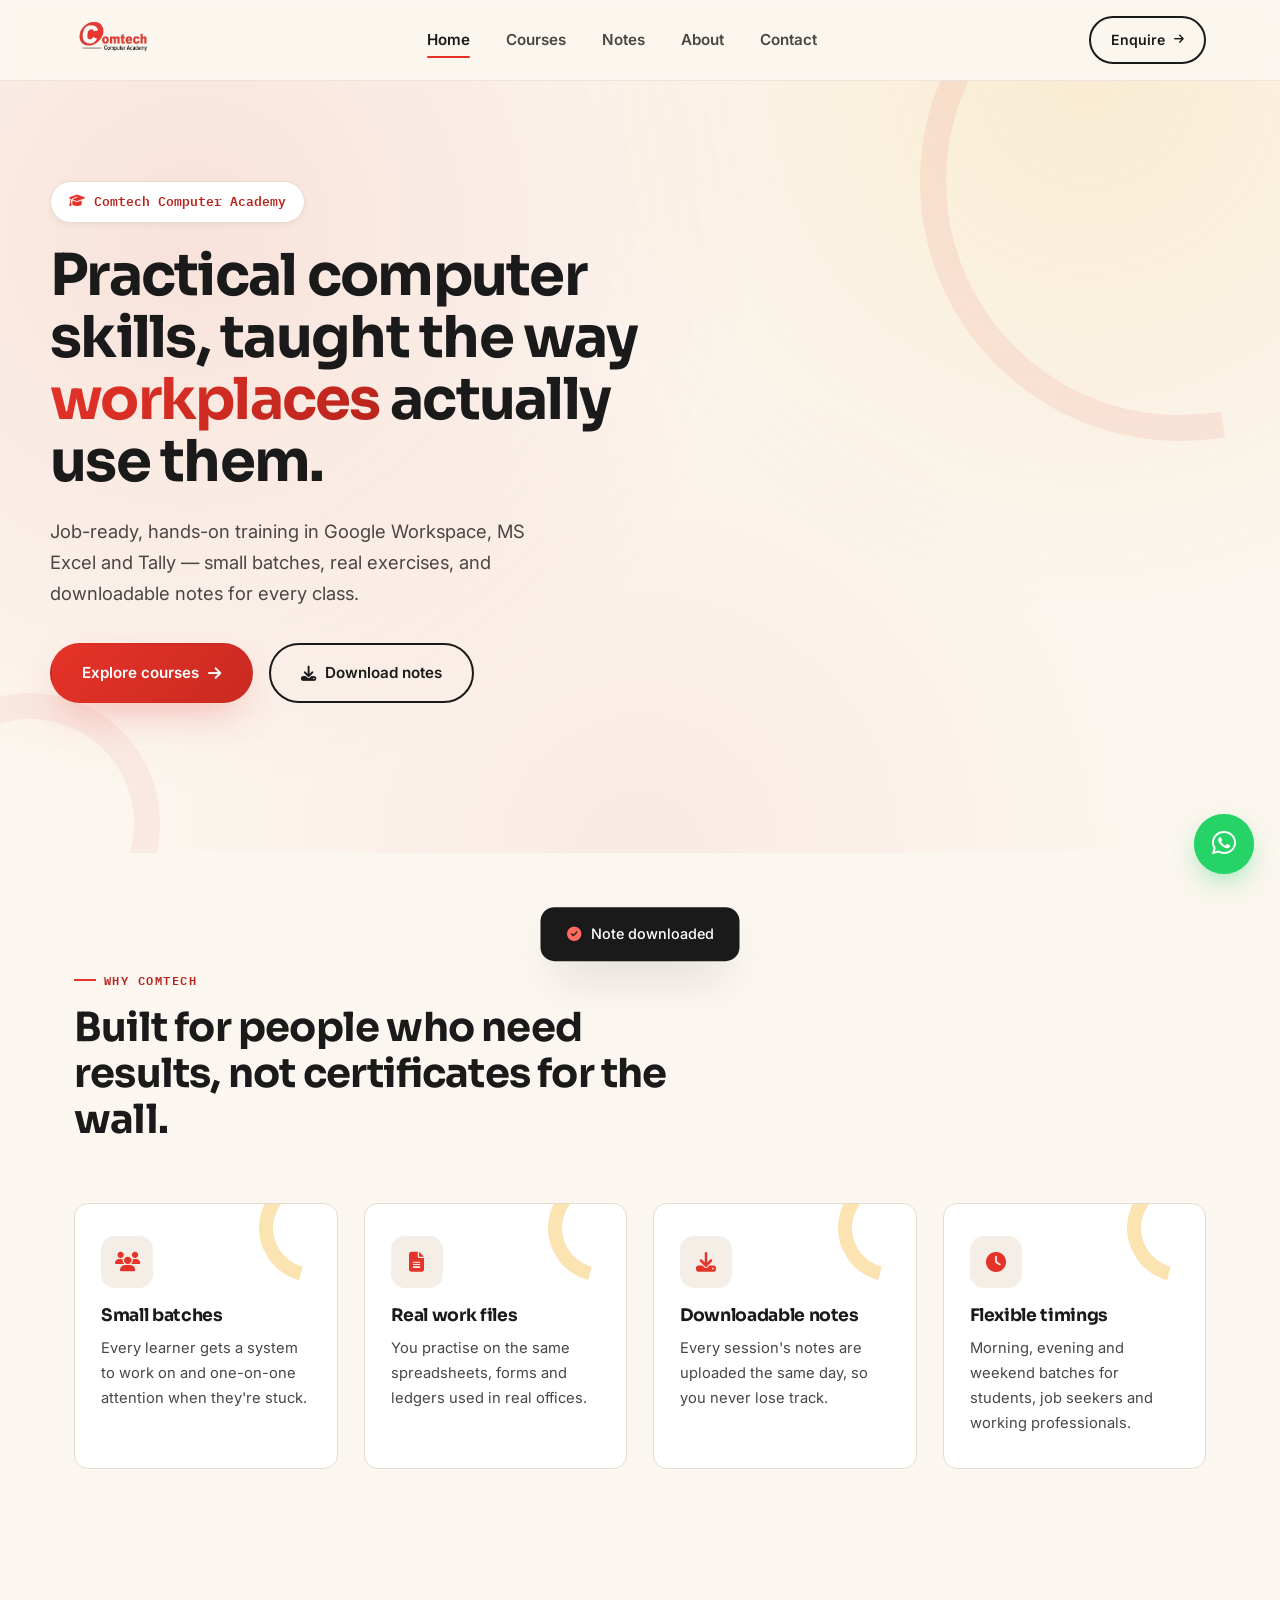
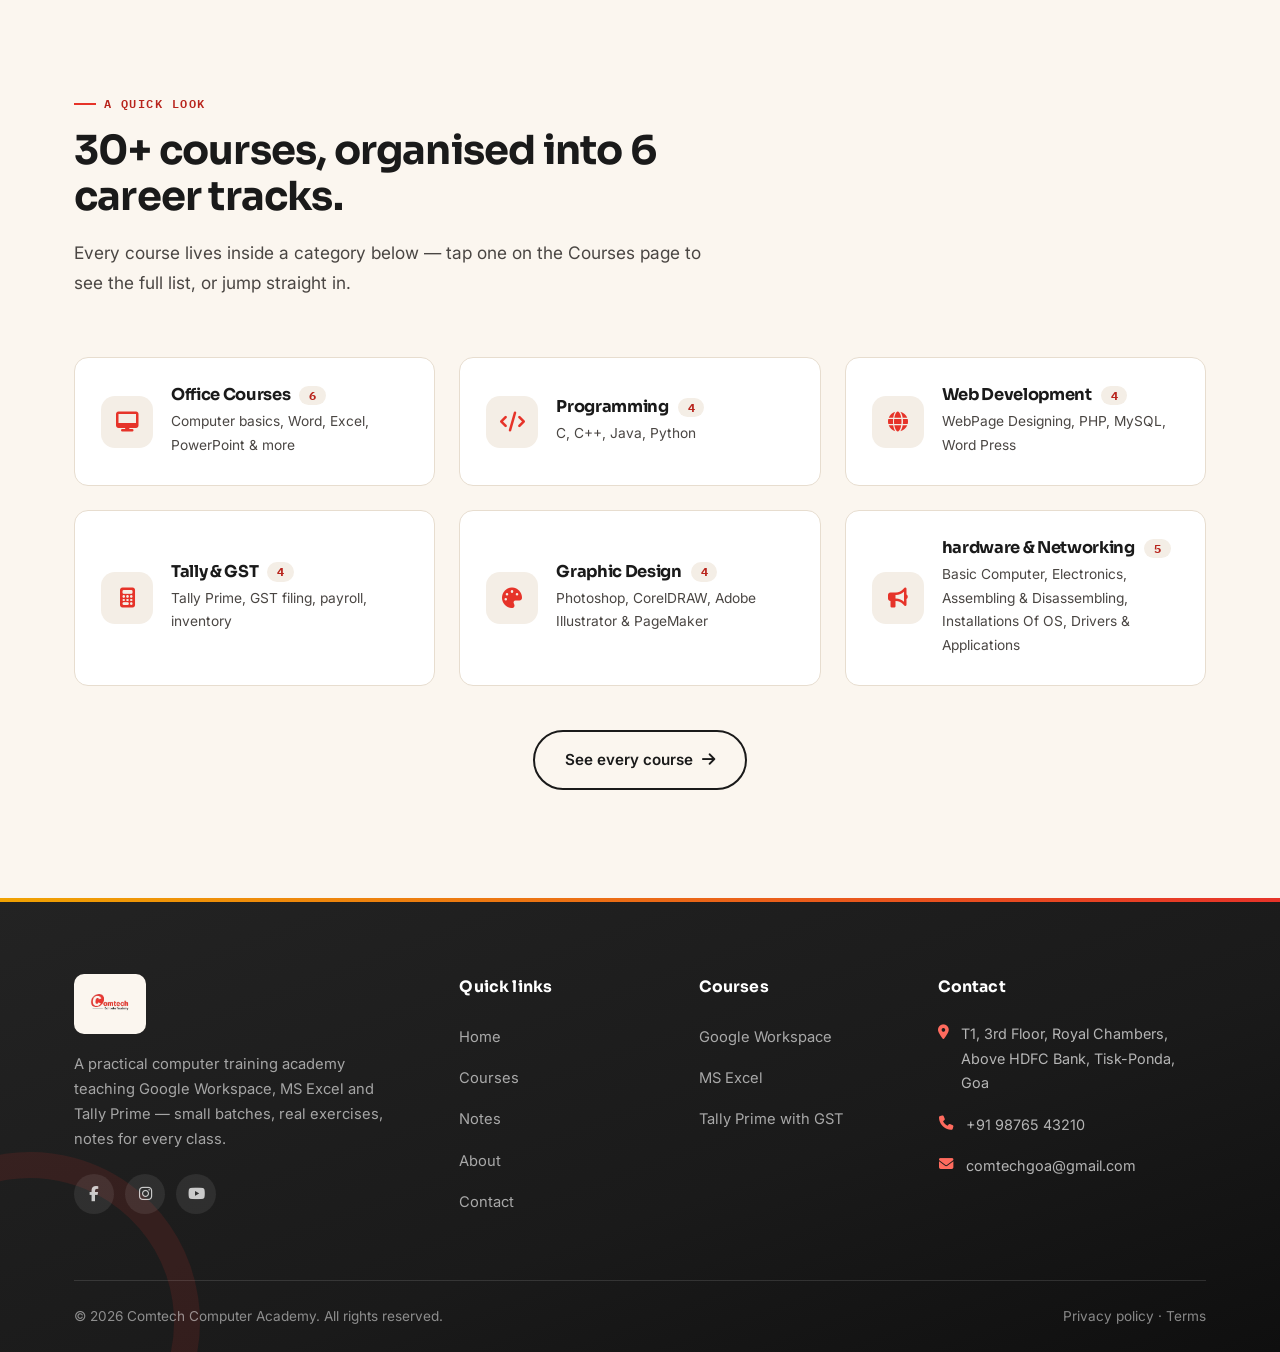
==== commit 9e5d31e8: "Fix bug in login system" ====
--- a/index.html
+++ b/index.html
@@ -104,14 +104,14 @@
         <div class="quicklook-icon"><i class="fa-solid fa-code"></i></div>
         <div class="quicklook-body">
           <h4>Programming <span class="quicklook-count">4</span></h4>
-          <p>C, C++, Java, Python, SQL</p>
+          <p>C, C++, Java, Python</p>
         </div>
       </a>
       <a href="courses.html#cat-web" class="quicklook-card reveal">
         <div class="quicklook-icon"><i class="fa-solid fa-globe"></i></div>
         <div class="quicklook-body">
           <h4>Web Development <span class="quicklook-count">4</span></h4>
-          <p>WebPage Designing, PHP, My sql, Word Press</p>
+          <p>WebPage Designing, PHP, MySQL, Word Press</p>
         </div>
       </a>
       <a href="courses.html#cat-tally" class="quicklook-card reveal">
@@ -138,24 +138,6 @@
     </div>
     <div class="quicklook-more reveal">
       <a href="courses.html" class="btn btn-outline">See every course <i class="fa-solid fa-arrow-right"></i></a>
-    </div>
-  </div>
-</section>
-
-
-
-
-<section>
-  <div class="container">
-    <div class="cta-banner reveal">
-      <div class="ring r1"></div>
-      <div class="ring r2"></div>
-      <h2>Ready to start your next batch?</h2>
-      <p>Seats are limited to keep every batch small. Talk to our front desk about the next start date for your course.</p>
-      <div class="hero-actions">
-        <a href="contact.html" class="btn btn-primary">Enquire now <i class="fa-solid fa-arrow-right"></i></a>
-        <a href="courses.html" class="btn btn-ghost">View all courses</a>
-      </div>
     </div>
   </div>
 </section>
@@ -172,10 +154,9 @@
         </div>
         <p style="font-size:0.92rem;line-height:1.7;color:rgba(255,255,255,0.6);max-width:320px;">A practical computer training academy teaching Google Workspace, MS Excel and Tally Prime — small batches, real exercises, notes for every class.</p>
         <div class="footer-social">
-          <a href="#" aria-label="Facebook"><i class="fa-brands fa-facebook-f"></i></a>
-          <a href="#" aria-label="Instagram"><i class="fa-brands fa-instagram"></i></a>
-          <a href="#" aria-label="YouTube"><i class="fa-brands fa-youtube"></i></a>
-          <a href="#" aria-label="WhatsApp"><i class="fa-brands fa-whatsapp"></i></a>
+          <a href="https://www.facebook.com/ComtechComputerAcademy" aria-label="Facebook"><i class="fa-brands fa-facebook-f"></i></a>
+          <a href="https://www.instagram.com/comtech_ponda" aria-label="Instagram"><i class="fa-brands fa-instagram"></i></a>
+          <a href="https://www.youtube.com/@ComtechGOA" aria-label="YouTube"><i class="fa-brands fa-youtube"></i></a>
         </div>
       </div>
 
@@ -216,7 +197,7 @@
   </div>
 </footer>
 
-<a href="https://wa.me/919876543210?text=Hi%2C%20I%27d%20like%20to%20know%20more%20about%20your%20courses." class="whatsapp-float" target="_blank" rel="noopener" aria-label="Chat with us on WhatsApp">
+<a href="https://wa.me/8806105234?text=Hi%2C%20I%27d%20like%20to%20know%20more%20about%20your%20courses." class="whatsapp-float" target="_blank" rel="noopener" aria-label="Chat with us on WhatsApp">
   <i class="fa-brands fa-whatsapp"></i>
   <span class="wa-tip">Chat with us</span>
 </a>
--- a/css/style.css
+++ b/css/style.css
@@ -1,3 +1,5 @@
+
+
 @import url('https://fonts.googleapis.com/css2?family=Sora:wght@400;600;700;800&family=Inter:wght@400;500;600;700&family=IBM+Plex+Mono:wght@500;600&display=swap');
 
 :root{
@@ -60,8 +62,8 @@
 .why-grid .reveal:nth-child(2){transition-delay:.08s;}
 .why-grid .reveal:nth-child(3){transition-delay:.16s;}
 .why-grid .reveal:nth-child(4){transition-delay:.24s;}
-.course-grid .reveal:nth-child(2){transition-delay:.1s;}
-.course-grid .reveal:nth-child(3){transition-delay:.2s;}
+.courses-grid .reveal:nth-child(2){transition-delay:.1s;}
+.courses-grid .reveal:nth-child(3){transition-delay:.2s;}
 .quicklook-grid .reveal:nth-child(2){transition-delay:.06s;}
 .quicklook-grid .reveal:nth-child(3){transition-delay:.12s;}
 .quicklook-grid .reveal:nth-child(4){transition-delay:.18s;}
@@ -296,6 +298,7 @@
 .why-card p{font-size:0.92rem;color:var(--ink-soft);}
 
 /* ---------- COURSES ---------- */
+
 .courses-section{
     padding:100px 0;
     background:var(--cream);
@@ -486,6 +489,7 @@
     transition:gap .25s ease;
 }
 .cat-panel-link:hover{gap:12px;}
+
 
 
 
@@ -574,7 +578,7 @@
 .team-card span{font-size:0.83rem;color:var(--ink-soft);}
 
 /* ---------- CONTACT ---------- */
-.contact-grid{display:grid;grid-template-columns:1fr 1fr;gap:52px;}
+.contact-grid{display:grid;grid-template-columns:1fr 1fr;gap:52px;margin-top: 40px;}
 .contact-info-card{
   background:var(--gradient-primary);color:#fff;border-radius:var(--radius-lg);padding:42px;position:relative;overflow:hidden;
   box-shadow:var(--shadow-glow);
@@ -642,6 +646,49 @@
 .footer-bottom a{color:rgba(255,255,255,0.5);transition:color .2s ease;}
 .footer-bottom a:hover{color:var(--red-light);}
 
+/* ---------- SPECIALIZED PROGRAMS (HIGHLIGHTED) ---------- */
+.specialized-section{padding-top:0;}
+.specialized-box{
+  background:var(--paper);border:1px solid var(--line);border-radius:var(--radius-lg);
+  padding:56px 48px;box-shadow:var(--shadow-sm);position:relative;overflow:hidden; 
+  
+}
+.specialized-header{max-width:600px;margin:0 auto 44px;text-align:center;}
+.specialized-header h2{font-size:clamp(1.7rem,3vw,2.2rem);margin-bottom:12px;}
+.specialized-header p{color:var(--ink-soft);font-size:1.02rem;}
+
+.specialized-grid{display:grid;grid-template-columns:1fr 1fr;gap:28px;}
+.specialized-card{
+  background:var(--cream);border:1px solid var(--line);border-radius:18px;padding:32px;
+  transition:box-shadow .3s var(--ease), transform .3s var(--ease);
+}
+.specialized-card:hover{box-shadow:var(--shadow-md);transform:translateY(-3px);}
+.specialized-card-head{display:flex;align-items:center;gap:14px;margin-bottom:20px;}
+.spec-icon{
+  width:46px;height:46px;border-radius:12px;flex-shrink:0;
+  background:var(--gradient-primary);color:#fff;display:flex;align-items:center;justify-content:center;
+  font-size:1.15rem;box-shadow:var(--shadow-glow);
+}
+.specialized-card-head h3{font-size:1.15rem;}
+.specialized-checklist{
+  display:flex;flex-direction:column;gap:11px;margin-bottom:20px;padding-bottom:20px;
+  border-bottom:1px solid var(--line);list-style:none;padding-left:0;
+}
+.specialized-checklist li{display:flex;align-items:center;gap:10px;font-size:0.92rem;color:var(--ink-soft);}
+.specialized-checklist li i{color:var(--red);font-size:1rem;flex-shrink:0;}
+.specialized-desc{font-size:0.9rem;color:var(--ink-soft);line-height:1.65;margin-bottom:22px;}
+.specialized-card .btn{padding:11px 22px;font-size:0.86rem;}
+
+.specialized-cta-bar{
+  display:flex;align-items:center;justify-content:space-between;gap:20px;flex-wrap:wrap;
+  background:var(--grey-bg);border-radius:var(--radius-lg);padding:26px 36px;margin-top:28px;
+}
+.specialized-cta-left{display:flex;align-items:center;gap:12px;font-weight:600;font-size:0.96rem;color:var(--ink);}
+.specialized-cta-left i{color:var(--red);font-size:1.1rem;}
+.specialized-cta-bar .btn{padding:12px 26px;font-size:0.88rem;}
+
+
+
 /* ---------- WHATSAPP FLOATING BUTTON ---------- */
 .whatsapp-float{
   position:fixed;right:26px;bottom:26px;z-index:998;
@@ -705,63 +752,8 @@
 .stat-item{border-right:1px solid rgba(255,255,255,0.1);}
 .stat-item:last-child{border-right:none;}
 
-/* ---------- TESTIMONIALS ---------- */
-.testimonial-grid{display:grid;grid-template-columns:repeat(3,1fr);gap:26px;}
-.testimonial-card{
-  background:var(--paper);border:1px solid var(--line);border-radius:20px;
-  padding:32px;position:relative;transition:transform .35s var(--ease), box-shadow .35s var(--ease);
-}
-.testimonial-card:hover{transform:translateY(-6px);box-shadow:var(--shadow-lg);}
-.testimonial-quote-icon{
-  width:44px;height:44px;border-radius:12px;background:var(--grey-bg);color:var(--red);
-  display:flex;align-items:center;justify-content:center;font-size:1.1rem;margin-bottom:20px;
-}
-.testimonial-stars{color:var(--amber);font-size:0.85rem;margin-bottom:14px;display:flex;gap:3px;}
-.testimonial-text{font-size:0.96rem;color:var(--ink-soft);margin-bottom:24px;line-height:1.75;}
-.testimonial-person{display:flex;align-items:center;gap:12px;}
-.testimonial-avatar{
-  width:46px;height:46px;border-radius:50%;background:var(--gradient-primary);color:#fff;
-  display:flex;align-items:center;justify-content:center;font-family:'Sora',sans-serif;
-  font-weight:700;font-size:0.95rem;flex-shrink:0;
-}
-.testimonial-person strong{display:block;font-size:0.92rem;}
-.testimonial-person span{font-size:0.8rem;color:var(--ink-soft);}
-
-/* ---------- FAQ ---------- */
-.faq-list{max-width:800px;margin:0 auto;display:flex;flex-direction:column;gap:14px;}
-.faq-item{
-  background:var(--paper);border:1px solid var(--line);border-radius:14px;overflow:hidden;
-  transition:border-color .25s ease, box-shadow .25s ease;
-}
-.faq-item.open{border-color:rgba(230,51,41,0.3);box-shadow:var(--shadow-sm);}
-.faq-question{
-  display:flex;align-items:center;justify-content:space-between;gap:16px;
-  padding:22px 26px;cursor:pointer;font-weight:600;font-size:0.98rem;
-  background:none;border:none;width:100%;text-align:left;color:var(--ink);
-  font-family:'Inter',sans-serif;
-}
-.faq-question .faq-icon{
-  flex-shrink:0;width:32px;height:32px;border-radius:50%;background:var(--grey-bg);color:var(--red);
-  display:flex;align-items:center;justify-content:center;transition:transform .3s var(--ease), background .3s var(--ease), color .3s var(--ease);
-}
-.faq-item.open .faq-question .faq-icon{background:var(--gradient-primary);color:#fff;transform:rotate(135deg);}
-.faq-answer{max-height:0;overflow:hidden;transition:max-height .35s var(--ease);}
-.faq-answer p{padding:0 26px 22px;font-size:0.93rem;color:var(--ink-soft);line-height:1.75;}
-
-/* ---------- CTA BANNER ---------- */
-.cta-banner{
-  position:relative;overflow:hidden;background:var(--gradient-primary);
-  border-radius:var(--radius-lg);padding:64px 48px;text-align:center;
-  box-shadow:var(--shadow-glow);
-}
-.cta-banner .ring{border-color:#fff;opacity:0.15;}
-.cta-banner .ring.r1{width:280px;height:280px;top:-110px;left:-80px;}
-.cta-banner .ring.r2{width:200px;height:200px;bottom:-90px;right:-60px;transform:rotate(160deg);}
-.cta-banner h2{position:relative;z-index:2;color:#fff;font-size:clamp(1.8rem,3.4vw,2.4rem);margin-bottom:16px;}
-.cta-banner p{position:relative;z-index:2;color:rgba(255,255,255,0.9);max-width:520px;margin:0 auto 32px;font-size:1.05rem;}
-.cta-banner .hero-actions{position:relative;z-index:2;justify-content:center;margin-bottom:0;}
-.cta-banner .btn-primary{background:#fff;color:var(--red-dark);box-shadow:0 12px 30px -10px rgba(0,0,0,0.35);}
-.cta-banner .btn-primary:hover{background:var(--cream);}
+
+
 
 /* ---------- 404 ---------- */
 .error-page{padding:140px 24px;text-align:center;}
@@ -773,7 +765,7 @@
   .hero-inner{grid-template-columns:1fr;}
   .hero-card{order:-1;}
   .why-grid{grid-template-columns:repeat(2,1fr);}
-  .course-grid{grid-template-columns:repeat(2,1fr);}
+  .courses-grid{grid-template-columns:repeat(2,1fr);}
   .quicklook-grid{grid-template-columns:1fr 1fr;}
   .about-grid{grid-template-columns:1fr;}
   .contact-grid{grid-template-columns:1fr;}
@@ -784,6 +776,13 @@
   .testimonial-grid{grid-template-columns:1fr 1fr;}
   .cta-banner{padding:52px 32px;}
   .cat-panel ul{grid-template-columns:1fr;}
+  .specialized-grid{
+  grid-template-columns:1fr;
+}
+
+.specialized-box{
+  padding:44px 32px;
+}
 }
 @media (max-width:480px){
   nav.links{
@@ -791,47 +790,59 @@
     flex-direction:column;align-items:flex-start;gap:0;
     padding:10px 24px;border-bottom:1px solid var(--line);
     transform:translateY(-140%);transition:transform .35s var(--ease);box-shadow:var(--shadow-lg);
-    /* Contact Page Fix */
+   /* ===== Contact Page Mobile Fix ===== */
+  }
+  .specialized-box{
+  padding:32px 20px;
+}
+
+.specialized-card{
+  padding:24px;
+}
 .contact-grid{
     grid-template-columns:1fr;
     gap:24px;
 }
 
-.contact-card{
-    padding:20px;
-}
-
-.contact-info{
-    gap:16px;
-}
-
-.contact-form{
+.contact-info-card,
+form.enquire{
     padding:24px 20px;
-}
-
-.contact-form .form-two{
+    border-radius:18px;
+}
+
+.form-two{
     grid-template-columns:1fr;
 }
 
-.contact-form input,
-.contact-form textarea,
-.contact-form select{
+.form-row input,
+.form-row select,
+.form-row textarea{
     width:100%;
-}
-
-.contact-map{
-    min-height:300px;
-}
-
-.contact-map iframe{
+    font-size:16px; /* prevents iOS zoom */
+    box-sizing:border-box;
+}
+
+.map-embed{
     width:100%;
-    height:300px;
+    height:280px;
+    overflow:hidden;
     border-radius:16px;
 }
 
-.contact-form .btn{
+.map-embed iframe{
     width:100%;
-}
+    height:100%;
+    border:0;
+    display:block;
+}
+
+.info-row{
+    align-items:flex-start;
+}
+
+.info-row .ico{
+    flex-shrink:0;
+
   }
   nav.links.open{transform:translateY(0);}
   nav.links a{width:100%;padding:14px 4px;border-bottom:1px solid var(--line);border-radius:0;}
@@ -839,7 +850,7 @@
   .hamburger{display:flex;}
   .nav-cta .btn-outline{display:none;}
   .why-grid{grid-template-columns:1fr 1fr;}
-  .course-grid{grid-template-columns:1fr;}
+  .courses-grid{grid-template-columns:1fr;}
   .quicklook-grid{grid-template-columns:1fr;}
   .form-two{grid-template-columns:1fr;}
   .footer-grid{grid-template-columns:1fr;gap:30px;}
@@ -866,4 +877,6 @@
   .hero-carousel-nav{gap:12px;}
 }
 
-
+#fmsg{
+    resize: none;
+}
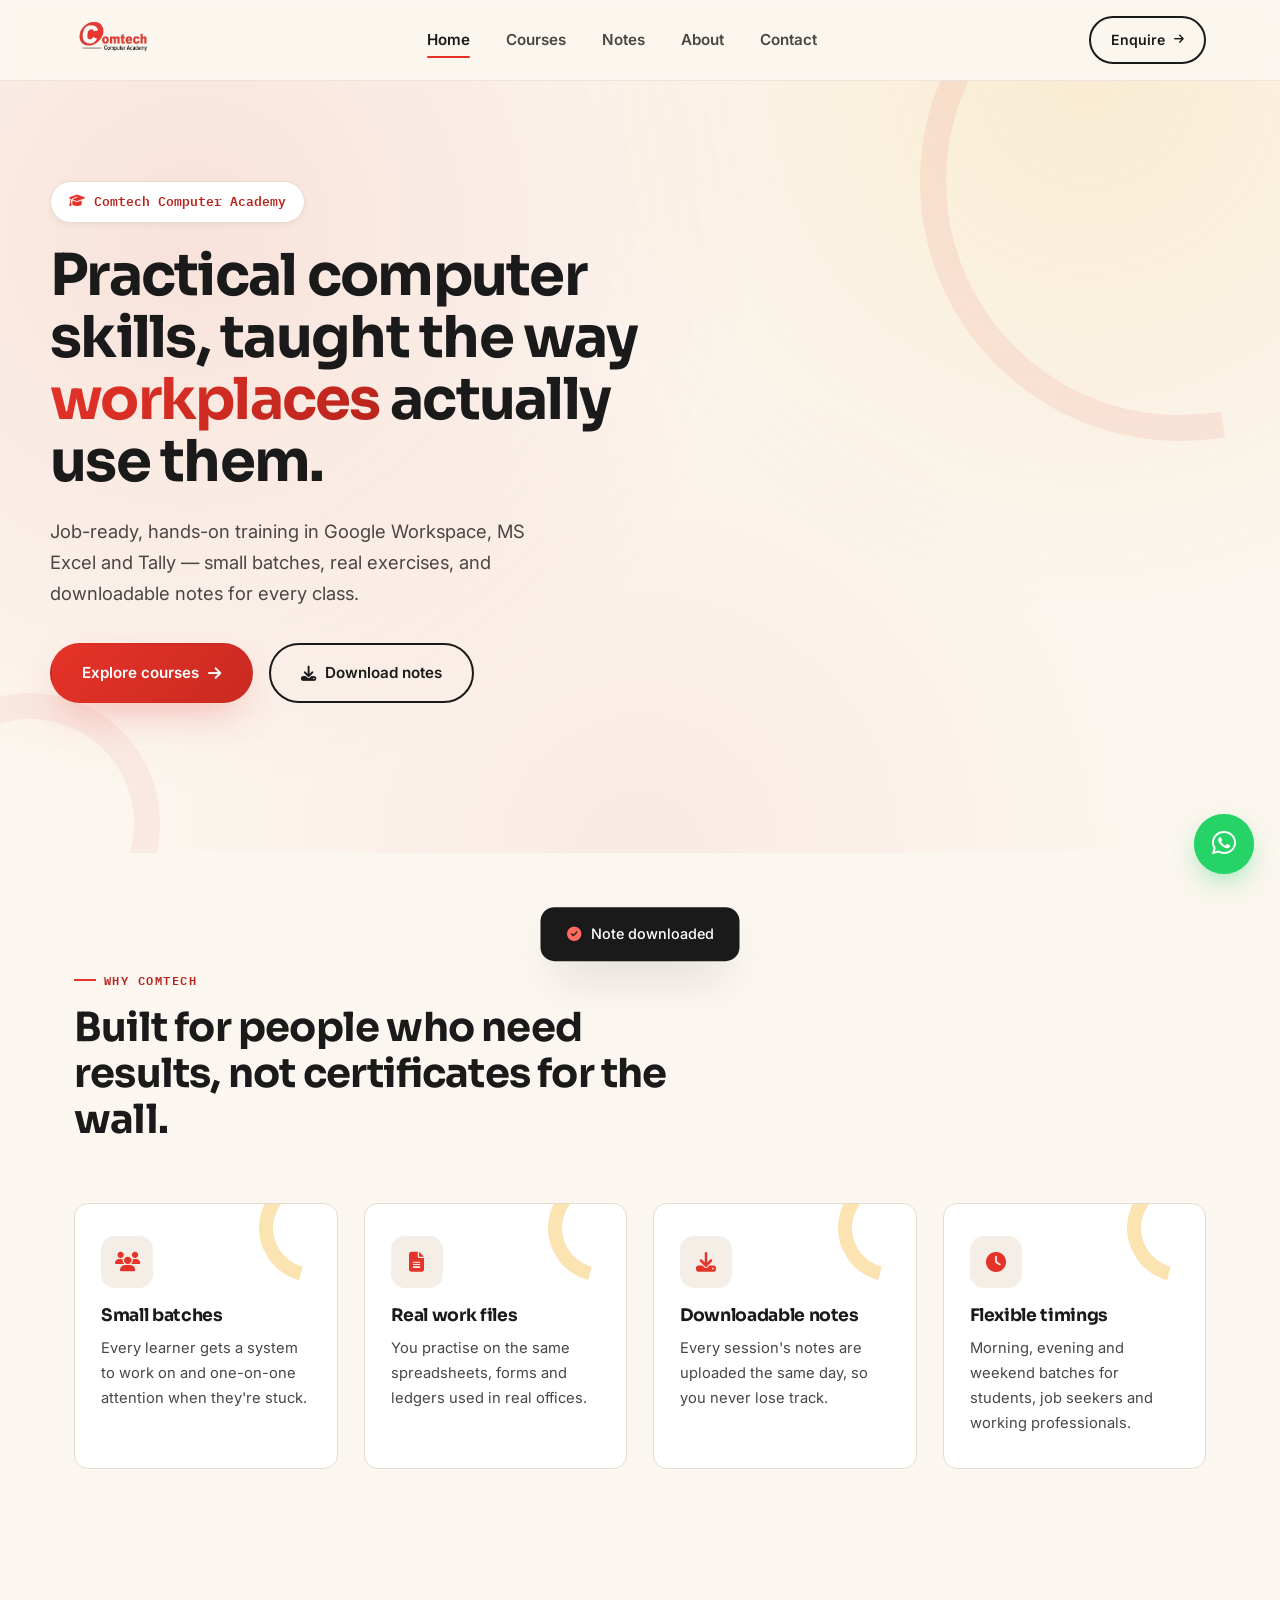
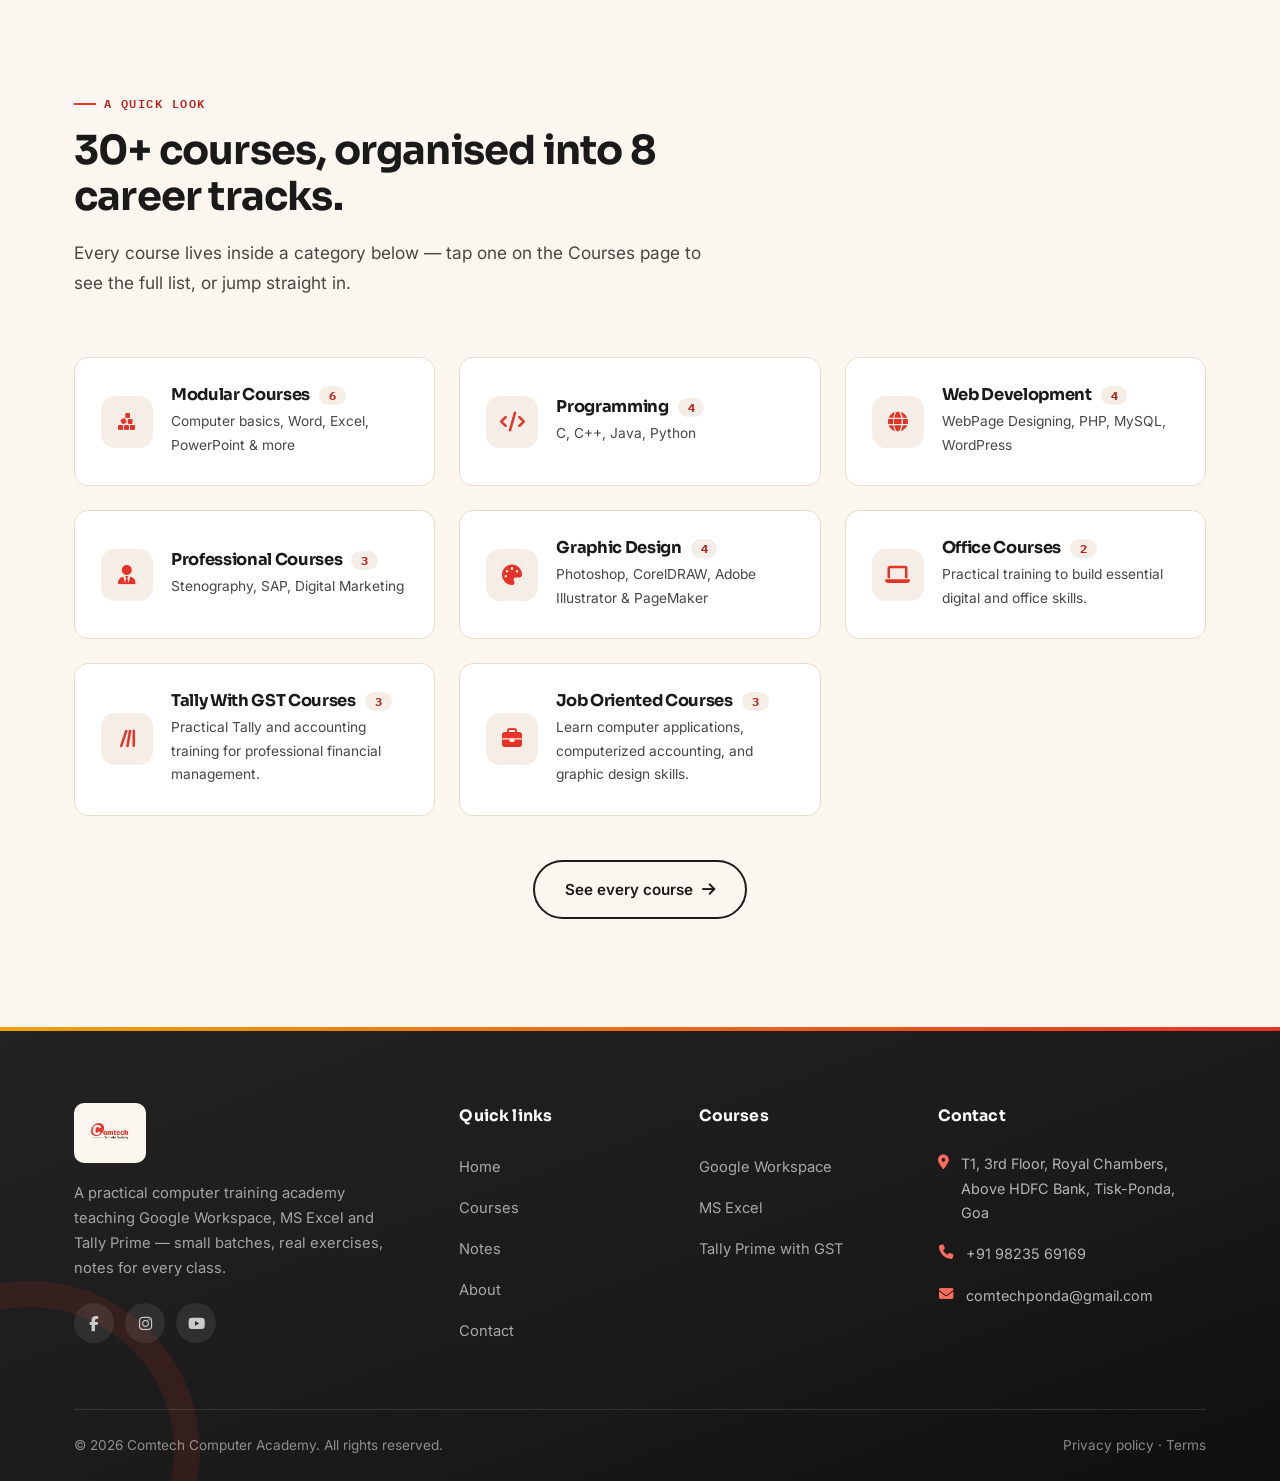
==== commit 4eb1a0bc: "second commit" ====
--- a/index.html
+++ b/index.html
@@ -46,24 +46,7 @@
             <a href="notes.html" class="btn btn-outline"><i class="fa-solid fa-download"></i> Download notes</a>
           </div>
         </div>
-        <div class="hero-slide">
-          <div class="hero-eyebrow"><i class="fa-solid fa-layer-group"></i> 30+ courses, 6 career tracks</div>
-          <h1>From Office basics to <em>full web development</em> — one academy, every skill.</h1>
-          <p class="lead">Programming, Web Development, Tally &amp; GST, Design and Digital Marketing — structured batches for whichever path you're on.</p>
-          <div class="hero-actions">
-            <a href="courses.html" class="btn btn-primary">View all courses <i class="fa-solid fa-arrow-right"></i></a>
-            <a href="contact.html" class="btn btn-outline"><i class="fa-solid fa-phone"></i> Talk to us</a>
-          </div>
-        </div>
-        <div class="hero-slide">
-          <div class="hero-eyebrow"><i class="fa-solid fa-pen-to-square"></i> Learn by doing</div>
-          <h1>Real spreadsheets. Real ledgers. <em>Real client briefs.</em></h1>
-          <p class="lead">Every class is built around exercises you'll actually use at work — not just slides and theory.</p>
-          <div class="hero-actions">
-            <a href="contact.html" class="btn btn-primary">Book a free demo <i class="fa-solid fa-arrow-right"></i></a>
-            <a href="notes.html" class="btn btn-outline"><i class="fa-solid fa-download"></i> Download notes</a>
-          </div>
-        </div>
+       
       </div>
        
       </div>
@@ -89,14 +72,14 @@
   <div class="container">
     <div class="section-head reveal">
       <div class="section-tag">A quick look</div>
-      <h2>30+ courses, organised into 6 career tracks.</h2>
+      <h2>30+ courses, organised into 8 career tracks.</h2>
       <p>Every course lives inside a category below — tap one on the Courses page to see the full list, or jump straight in.</p>
     </div>
     <div class="quicklook-grid">
-      <a href="courses.html#cat-office" class="quicklook-card reveal">
-        <div class="quicklook-icon"><i class="fa-solid fa-desktop"></i></div>
-        <div class="quicklook-body">
-          <h4>Office Courses <span class="quicklook-count">6</span></h4>
+      <a href="courses.html#cat-modular" class="quicklook-card reveal">
+        <div class="quicklook-icon"><i class="fa-solid fa-cubes-stacked"></i></div>
+        <div class="quicklook-body">
+          <h4>Modular Courses <span class="quicklook-count">6</span></h4>
           <p>Computer basics, Word, Excel, PowerPoint &amp; more</p>
         </div>
       </a>
@@ -111,28 +94,42 @@
         <div class="quicklook-icon"><i class="fa-solid fa-globe"></i></div>
         <div class="quicklook-body">
           <h4>Web Development <span class="quicklook-count">4</span></h4>
-          <p>WebPage Designing, PHP, MySQL, Word Press</p>
-        </div>
-      </a>
-      <a href="courses.html#cat-tally" class="quicklook-card reveal">
-        <div class="quicklook-icon"><i class="fa-solid fa-calculator"></i></div>
-        <div class="quicklook-body">
-          <h4>Tally &amp; GST <span class="quicklook-count">4</span></h4>
-          <p>Tally Prime, GST filing, payroll, inventory</p>
+          <p>WebPage Designing, PHP, MySQL, WordPress</p>
+        </div>
+      </a>
+      <a href="courses.html#cat-pro" class="quicklook-card reveal">
+        <div class="quicklook-icon"><i class="fa-solid fa-user-tie"></i></div>
+        <div class="quicklook-body">
+          <h4>Professional Courses <span class="quicklook-count">3</span></h4>
+          <p>Stenography, SAP, Digital Marketing</p>
         </div>
       </a>
       <a href="courses.html#cat-design" class="quicklook-card reveal">
         <div class="quicklook-icon"><i class="fa-solid fa-palette"></i></div>
         <div class="quicklook-body">
           <h4>Graphic Design <span class="quicklook-count">4</span></h4>
-          <p>Photoshop, CorelDRAW, Adobe Illustrator &amp; PageMaker </p>
-        </div>
-      </a>
-      <a href="courses.html#cat-marketing" class="quicklook-card reveal">
-        <div class="quicklook-icon"><i class="fa-solid fa-bullhorn"></i></div>
-        <div class="quicklook-body">
-          <h4>hardware & Networking <span class="quicklook-count">5</span></h4>
-          <p>Basic Computer, Electronics, Assembling & Disassembling, Installations Of OS, Drivers & Applications</p>
+          <p>Photoshop, CorelDRAW, Adobe Illustrator &amp; PageMaker</p>
+        </div>
+      </a>
+      <a href="courses.html#cat-office" class="quicklook-card reveal">
+        <div class="quicklook-icon"><i class="fa-solid fa-laptop"></i></div>
+        <div class="quicklook-body">
+          <h4>Office Courses <span class="quicklook-count">2</span></h4>
+          <p>Practical training to build essential digital and office skills.</p>
+        </div>
+      </a>
+      <a href="courses.html#cat-GST" class="quicklook-card reveal">
+        <div class="quicklook-icon"><i class="fa-solid fa-lines-leaning"></i></div>
+        <div class="quicklook-body">
+          <h4>Tally With GST Courses <span class="quicklook-count">3</span></h4>
+          <p>Practical Tally and accounting training for professional financial management.</p>
+        </div>
+      </a>
+      <a href="courses.html#cat-job" class="quicklook-card reveal">
+        <div class="quicklook-icon"><i class="fa-solid fa-briefcase"></i></div>
+        <div class="quicklook-body">
+          <h4>Job Oriented Courses <span class="quicklook-count">3</span></h4>
+          <p>Learn computer applications, computerized accounting, and graphic design skills.</p>
         </div>
       </a>
     </div>
@@ -184,20 +181,20 @@
         <h5>Contact</h5>
         <ul class="footer-contact">
           <li><i class="fa-solid fa-location-dot"></i> T1, 3rd Floor, Royal Chambers, Above HDFC Bank, Tisk-Ponda, Goa</li>
-          <li><i class="fa-solid fa-phone"></i> +91 98765 43210</li>
-          <li><i class="fa-solid fa-envelope"></i> comtechgoa@gmail.com</li>
+          <li><i class="fa-solid fa-phone"></i> +91 98235 69169</li>
+          <li><i class="fa-solid fa-envelope"></i> comtechponda@gmail.com</li>
         </ul>
       </div>
     </div>
 
     <div class="footer-bottom">
       <span>&copy; <span id="year"></span> Comtech Computer Academy. All rights reserved.</span>
-      <span><a href="#">Privacy policy</a> &middot; <a href="#">Terms</a></span>
+      <span><a href="privacy.html">Privacy policy</a> &middot; <a href="terms.html">Terms</a></span>
     </div>
   </div>
 </footer>
 
-<a href="https://wa.me/8806105234?text=Hi%2C%20I%27d%20like%20to%20know%20more%20about%20your%20courses." class="whatsapp-float" target="_blank" rel="noopener" aria-label="Chat with us on WhatsApp">
+<a href="https://wa.me/9823569169?text=Hi%2C%20I%27d%20like%20to%20know%20more%20about%20your%20courses." class="whatsapp-float" target="_blank" rel="noopener" aria-label="Chat with us on WhatsApp">
   <i class="fa-brands fa-whatsapp"></i>
   <span class="wa-tip">Chat with us</span>
 </a>
--- a/css/style.css
+++ b/css/style.css
@@ -109,6 +109,7 @@
 }
 .btn-primary:hover{background-position:100% 100%;transform:translateY(-3px);box-shadow:0 20px 44px -12px rgba(230,51,41,0.48);}
 .btn-primary:active{transform:translateY(-1px);}
+.btn:disabled{opacity:0.75;cursor:not-allowed;transform:none !important;box-shadow:none !important;}
 .btn-outline{
   border-color:var(--ink);color:var(--ink);background:transparent;
 }
@@ -221,45 +222,8 @@
   -webkit-mask-composite:xor;mask-composite:exclude;
   pointer-events:none;
 }
-/* ---------- HERO CAROUSEL ---------- */
-.hero-carousel{position:relative;}
-.hero-slides{position:relative;min-height:1px;}
-.hero-slide{display:none;animation:heroFadeIn .6s var(--ease);}
-.hero-slide.active{display:block;}
-@keyframes heroFadeIn{from{opacity:0;transform:translateY(10px);}to{opacity:1;transform:translateY(0);}}
-.hero-carousel-nav{display:flex;align-items:center;gap:18px;margin-bottom:44px;}
-.hero-arrow{
-  width:42px;height:42px;border-radius:50%;flex-shrink:0;
-  display:flex;align-items:center;justify-content:center;
-  background:var(--paper);border:1px solid var(--line);color:var(--ink);
-  cursor:pointer;transition:all .25s var(--ease);font-size:0.85rem;
-}
-.hero-arrow:hover{background:var(--gradient-primary);color:#fff;border-color:transparent;transform:translateY(-2px);box-shadow:var(--shadow-glow);}
-.hero-dots{display:flex;gap:9px;}
-.hero-dot{
-  width:10px;height:10px;border-radius:50%;border:none;padding:0;cursor:pointer;
-  background:var(--line);transition:all .3s var(--ease);
-}
-.hero-dot.active{width:28px;border-radius:6px;background:var(--gradient-primary);}
-.hero-dot:hover{background:var(--red-light);}
-
-.hero-card .badge-code{
-  display:inline-block;font-family:'IBM Plex Mono',monospace;font-size:0.75rem;
-  background:var(--grey-bg);color:var(--red-dark);padding:5px 12px;border-radius:6px;
-  margin-bottom:16px;font-weight:600;letter-spacing:0.04em;
-}
-.hero-card h3{font-size:1.3rem;margin-bottom:9px;}
-.hero-card p{color:var(--ink-soft);font-size:0.95rem;margin-bottom:20px;}
-.mini-module{display:flex;align-items:center;gap:12px;padding:11px 0;border-top:1px solid var(--line);}
-.mini-module:first-of-type{border-top:none;}
-.c-bullet{width:16px;height:16px;border-radius:50%;border:3px solid var(--red);border-right-color:transparent;flex-shrink:0;transform:rotate(15deg);}
-.mini-module span{font-size:0.92rem;color:var(--ink-soft);}
-.hero-badge-float{
-  position:absolute;top:-18px;right:26px;background:var(--gradient-warm);color:#fff;
-  padding:8px 16px;border-radius:999px;font-size:0.78rem;font-weight:700;
-  box-shadow:var(--shadow-glow-amber);display:flex;align-items:center;gap:6px;
-  font-family:'IBM Plex Mono',monospace;
-}
+
+
 
 /* ---------- SECTIONS GENERIC ---------- */
 section{padding:108px 0;}
@@ -314,7 +278,7 @@
 .course-search{
     display:flex;
     justify-content:center;
-    margin-bottom:56px;
+    margin-bottom:24px;
 }
 
 .course-search-wrap{
@@ -346,6 +310,14 @@
     box-shadow:0 0 0 4px rgba(230,51,41,0.1);
 }
 
+.course-filter-chips{
+    display:flex;
+    justify-content:center;
+    flex-wrap:wrap;
+    gap:10px;
+    margin-bottom:48px;
+}
+
 .courses-grid{
     display:grid;
     grid-template-columns:repeat(auto-fit,minmax(320px,1fr));
@@ -433,18 +405,17 @@
 .cat-desc{
     font-size:0.92rem;
     color:var(--ink-soft);
-    margin-bottom:20px;
+    margin-bottom:14px;
     line-height:1.6;
 }
 
 .view-btn{
     display:inline-flex;align-items:center;gap:8px;
     font-weight:600;font-size:0.88rem;color:var(--red-dark);
-    border: none;
-    margin: 20px;
+    margin-top:4px;
 }
 .view-btn i{transition:transform .3s var(--ease);font-size:0.78rem;}
-.category-card.open .cat-cta i{transform:rotate(180deg);}
+.category-card.open .view-btn i{transform:rotate(180deg);}
 
 .cat-panel{
     max-height:0;
@@ -543,8 +514,28 @@
   font-family:'IBM Plex Mono',monospace;font-size:0.8rem;
 }
 .note-title{font-weight:600;font-size:0.99rem;margin-bottom:3px;}
-.note-sub{font-size:0.82rem;color:var(--ink-soft);font-family:'IBM Plex Mono',monospace;}
 .note-row .btn{padding:11px 22px;font-size:0.85rem;}
+
+/* ---------- DRIVE BANNER ON NOTES ---------- */
+.drive-banner{
+  background:var(--paper);border:1.5px solid var(--line);border-radius:var(--radius-lg);
+  padding:26px 30px;display:flex;align-items:center;justify-content:space-between;gap:24px;
+  margin-bottom:30px;box-shadow:var(--shadow-sm);position:relative;overflow:hidden;
+  transition:transform .3s var(--ease), box-shadow .3s var(--ease), border-color .3s var(--ease);
+}
+.drive-banner:hover{transform:translateY(-4px);box-shadow:var(--shadow-md);border-color:rgba(230,51,41,0.25);}
+.drive-banner-left{display:flex;align-items:center;gap:18px;}
+.drive-icon{
+  width:52px;height:52px;border-radius:14px;background:var(--grey-bg);color:#0F9D58;
+  display:flex;align-items:center;justify-content:center;font-size:1.5rem;flex-shrink:0;
+}
+.drive-banner h3{font-size:1.12rem;margin-bottom:4px;}
+.drive-banner p{font-size:0.9rem;color:var(--ink-soft);margin:0;line-height:1.55;}
+@media (max-width:768px){
+  .drive-banner{flex-direction:column;align-items:flex-start;padding:22px 20px;}
+  .drive-banner-left{flex-direction:row;}
+  .drive-banner .btn{width:100%;}
+}
 
 /* ---------- ABOUT ---------- */
 .about{background:var(--grey-bg);}
@@ -562,6 +553,215 @@
 .about-copy p{color:var(--ink-soft);margin-bottom:18px;font-size:1.03rem;}
 .about-list{margin-top:26px;display:flex;flex-direction:column;gap:15px;}
 .about-list li{display:flex;gap:12px;align-items:center;font-weight:600;font-size:0.96rem;}
+
+/* ---------- PHOTO GALLERY SHOWCASE ---------- */
+.gallery-section{
+  padding:100px 0;
+  background:var(--paper);
+}
+.gallery-grid{
+  display:grid;
+  grid-template-columns:repeat(12, 1fr);
+  grid-auto-rows:270px;
+  gap:24px;
+}
+.gallery-item{
+  position:relative;
+  border-radius:var(--radius-lg);
+  overflow:hidden;
+  border:1px solid var(--line);
+  box-shadow:var(--shadow-sm);
+  background:var(--grey-bg);
+  transition:transform .4s var(--ease), box-shadow .4s var(--ease), border-color .4s var(--ease);
+}
+.gallery-item:hover{
+  transform:translateY(-6px);
+  box-shadow:var(--shadow-lg);
+  border-color:transparent;
+}
+.gallery-item img{
+  width:100%;
+  height:100%;
+  object-fit:cover;
+  display:block;
+  transition:transform .6s var(--ease);
+}
+.gallery-item:hover img{
+  transform:scale(1.05);
+}
+.gallery-overlay{
+  position:absolute;
+  inset:0;
+  background:linear-gradient(to top, rgba(17,17,20,0.92) 0%, rgba(17,17,20,0.3) 55%, transparent 100%);
+  display:flex;
+  flex-direction:column;
+  justify-content:flex-end;
+  padding:24px;
+  color:#fff;
+  transition:opacity .35s var(--ease);
+  z-index:2;
+}
+.gallery-tag{
+  display:inline-flex;
+  align-items:center;
+  gap:6px;
+  align-self:flex-start;
+  font-family:'IBM Plex Mono',monospace;
+  font-size:0.75rem;
+  font-weight:700;
+  background:var(--red);
+  color:#fff;
+  padding:4px 12px;
+  border-radius:999px;
+  margin-bottom:8px;
+  letter-spacing:0.02em;
+}
+.gallery-title{
+  font-family:'Sora',sans-serif;
+  font-size:1.15rem;
+  font-weight:700;
+  color:#fff;
+  margin:0 0 6px;
+}
+.gallery-desc{
+  font-size:0.86rem;
+  color:rgba(255,255,255,0.8);
+  line-height:1.45;
+  margin:0;
+}
+
+/* Bento Grid Spans */
+.gallery-item:nth-child(1){
+  grid-column:span 7;
+  grid-row:span 2;
+}
+.gallery-item:nth-child(2){
+  grid-column:span 5;
+  grid-row:span 1;
+}
+.gallery-item:nth-child(3){
+  grid-column:span 5;
+  grid-row:span 1;
+}
+.gallery-item:nth-child(4){
+  grid-column:span 6;
+  grid-row:span 1;
+}
+.gallery-item:nth-child(5){
+  grid-column:span 6;
+  grid-row:span 1;
+}
+
+/* ---------- METHODOLOGY PILLARS ---------- */
+.pillars-section{
+  padding:100px 0;
+  background:var(--grey-bg);
+}
+.pillars-grid{
+  display:grid;
+  grid-template-columns:repeat(4, 1fr);
+  gap:26px;
+}
+.pillar-card{
+  background:var(--paper);
+  border:1px solid var(--line);
+  border-radius:var(--radius);
+  padding:34px 26px;
+  position:relative;
+  overflow:hidden;
+  transition:transform .35s var(--ease), box-shadow .35s var(--ease), border-color .35s var(--ease);
+}
+.pillar-card:hover{
+  transform:translateY(-6px);
+  box-shadow:var(--shadow-lg);
+  border-color:transparent;
+}
+.pillar-card::after{
+  content:"";position:absolute;left:0;top:0;right:0;height:3px;
+  background:var(--gradient-primary);transform:scaleX(0);transform-origin:left;
+  transition:transform .35s var(--ease);
+}
+.pillar-card:hover::after{transform:scaleX(1);}
+.pillar-icon{
+  width:54px;
+  height:54px;
+  border-radius:15px;
+  background:var(--grey-bg);
+  color:var(--red);
+  font-size:1.35rem;
+  display:flex;
+  align-items:center;
+  justify-content:center;
+  margin-bottom:20px;
+  transition:background .35s var(--ease), color .35s var(--ease), transform .35s var(--ease);
+}
+.pillar-card:hover .pillar-icon{
+  background:var(--gradient-primary);
+  color:#fff;
+  transform:scale(1.08) rotate(-4deg);
+}
+.pillar-card h4{
+  font-size:1.12rem;
+  margin-bottom:10px;
+}
+.pillar-card p{
+  font-size:0.92rem;
+  color:var(--ink-soft);
+  line-height:1.6;
+  margin:0;
+}
+
+/* ---------- ABOUT CTA BANNER ---------- */
+.about-cta-section{
+  padding:0 0 100px;
+  background:var(--grey-bg);
+}
+.about-cta-box{
+  background:var(--gradient-ink);
+  border-radius:var(--radius-lg);
+  padding:56px 52px;
+  color:#fff;
+  position:relative;
+  overflow:hidden;
+  display:flex;
+  align-items:center;
+  justify-content:space-between;
+  gap:40px;
+  box-shadow:var(--shadow-lg);
+}
+.about-cta-box .ring{
+  border-color:var(--amber);
+  opacity:0.12;
+  width:340px;
+  height:340px;
+  top:-110px;
+  right:-90px;
+}
+.about-cta-content{
+  position:relative;
+  z-index:2;
+  max-width:580px;
+}
+.about-cta-content h3{
+  font-size:clamp(1.7rem, 3.2vw, 2.3rem);
+  color:#fff;
+  margin-bottom:12px;
+}
+.about-cta-content p{
+  color:rgba(255,255,255,0.78);
+  font-size:1.02rem;
+  line-height:1.65;
+  margin:0;
+}
+.about-cta-actions{
+  position:relative;
+  z-index:2;
+  display:flex;
+  gap:16px;
+  flex-wrap:wrap;
+  flex-shrink:0;
+}
+
 .team-grid{display:grid;grid-template-columns:repeat(3,1fr);gap:26px;margin-top:22px;}
 .team-card{
   background:var(--paper);border:1px solid var(--line);border-radius:18px;padding:28px;text-align:center;
@@ -595,6 +795,8 @@
 .info-row:hover .ico{background:rgba(255,255,255,0.28);transform:scale(1.06);}
 .info-row strong{display:block;font-size:0.92rem;}
 .info-row span{font-size:0.88rem;color:rgba(255,255,255,0.8);}
+.info-row a{color:inherit;text-decoration:none;transition:color .2s ease, opacity .2s ease;}
+.info-row a:hover{color:#fff;text-decoration:underline;}
 
 form.enquire{background:var(--paper);border:1px solid var(--line);border-radius:var(--radius-lg);padding:38px;box-shadow:var(--shadow-sm);}
 .form-row{display:flex;flex-direction:column;gap:8px;margin-bottom:20px;}
@@ -612,8 +814,13 @@
 .form-note{font-size:0.8rem;color:var(--ink-soft);margin-top:14px;text-align:center;}
 .map-embed{
   margin-top:28px;border-radius:16px;overflow:hidden;border:1px solid var(--line);
-  height:260px;background:var(--grey-bg);display:flex;align-items:center;justify-content:center;
-  color:var(--ink-soft);font-size:0.9rem;font-family:'IBM Plex Mono',monospace;gap:8px;
+  height:260px;background:var(--grey-bg);position:relative;
+}
+.map-embed iframe{
+  width:100%;
+  height:100%;
+  border:0;
+  display:block;
 }
 
 /* ---------- FOOTER ---------- */
@@ -768,6 +975,14 @@
   .courses-grid{grid-template-columns:repeat(2,1fr);}
   .quicklook-grid{grid-template-columns:1fr 1fr;}
   .about-grid{grid-template-columns:1fr;}
+  .pillars-grid{grid-template-columns:repeat(2,1fr);}
+  .gallery-grid{grid-template-columns:repeat(2,1fr);grid-auto-rows:250px;}
+  .gallery-item:nth-child(1){grid-column:span 2;grid-row:span 1;}
+  .gallery-item:nth-child(2),
+  .gallery-item:nth-child(3),
+  .gallery-item:nth-child(4),
+  .gallery-item:nth-child(5){grid-column:span 1;grid-row:span 1;}
+  .about-cta-box{padding:42px 32px;flex-direction:column;align-items:flex-start;}
   .contact-grid{grid-template-columns:1fr;}
   .footer-grid{grid-template-columns:1fr 1fr;}
   .team-grid{grid-template-columns:1fr 1fr;}
@@ -790,93 +1005,247 @@
     flex-direction:column;align-items:flex-start;gap:0;
     padding:10px 24px;border-bottom:1px solid var(--line);
     transform:translateY(-140%);transition:transform .35s var(--ease);box-shadow:var(--shadow-lg);
-   /* ===== Contact Page Mobile Fix ===== */
-  }
-  .specialized-box{
-  padding:32px 20px;
-}
-
-.specialized-card{
-  padding:24px;
-}
-.contact-grid{
-    grid-template-columns:1fr;
-    gap:24px;
-}
-
-.contact-info-card,
-form.enquire{
-    padding:24px 20px;
-    border-radius:18px;
-}
-
-.form-two{
-    grid-template-columns:1fr;
-}
-
-.form-row input,
-.form-row select,
-.form-row textarea{
-    width:100%;
-    font-size:16px; /* prevents iOS zoom */
-    box-sizing:border-box;
-}
-
-.map-embed{
-    width:100%;
-    height:280px;
-    overflow:hidden;
-    border-radius:16px;
-}
-
-.map-embed iframe{
-    width:100%;
-    height:100%;
-    border:0;
-    display:block;
-}
-
-.info-row{
-    align-items:flex-start;
-}
-
-.info-row .ico{
-    flex-shrink:0;
-
   }
   nav.links.open{transform:translateY(0);}
   nav.links a{width:100%;padding:14px 4px;border-bottom:1px solid var(--line);border-radius:0;}
   nav.links a::after{display:none;}
   .hamburger{display:flex;}
   .nav-cta .btn-outline{display:none;}
-  .why-grid{grid-template-columns:1fr 1fr;}
+
+  .hero{padding:76px 20px 76px;}
+  .hero-card{padding:26px;}
+  .hero-stats{gap:22px;}
+  .page-hero{padding:52px 20px 44px;}
+
+  .why-grid{grid-template-columns:1fr;}
   .courses-grid{grid-template-columns:1fr;}
   .quicklook-grid{grid-template-columns:1fr;}
+  .pillars-grid{grid-template-columns:1fr;}
+  .gallery-grid{grid-template-columns:1fr;grid-auto-rows:230px;}
+  .gallery-item:nth-child(1),
+  .gallery-item:nth-child(2),
+  .gallery-item:nth-child(3),
+  .gallery-item:nth-child(4),
+  .gallery-item:nth-child(5){grid-column:span 1;grid-row:span 1;}
+
+  .about-cta-box{padding:36px 22px;}
+  .specialized-box{padding:32px 20px;}
+  .specialized-card{padding:24px;}
+
+  /* Contact Page Mobile Fixes */
+  .contact-grid{grid-template-columns:1fr;gap:24px;}
+  .contact-info-card, form.enquire{padding:24px 20px;border-radius:18px;}
   .form-two{grid-template-columns:1fr;}
-  .footer-grid{grid-template-columns:1fr;gap:30px;}
-  .hero-stats{gap:22px;}
-  section{padding:76px 0;}
+  .form-row input, .form-row select, .form-row textarea{
+    width:100%;font-size:16px; /* prevents iOS auto-zoom */
+    box-sizing:border-box;
+  }
+  .map-embed{height:280px;}
+
+  .note-row{flex-direction:column;align-items:flex-start;}
+  .note-row .btn{width:100%;}
+  .stats-grid{grid-template-columns:1fr;}
   .team-grid{grid-template-columns:1fr;}
   .testimonial-grid{grid-template-columns:1fr;}
-  .stats-grid{grid-template-columns:1fr 1fr;}
+  .cta-banner{padding:40px 24px;}
+  .faq-question{padding:18px 20px;font-size:0.92rem;}
+  .hero-carousel-nav{gap:12px;}
   .course-search-wrap{max-width:100%;}
   .cat-panel-inner{margin:0 22px;}
   .cat-head{padding:24px 22px 22px;}
-}
-@media (max-width:480px){
-  .why-grid{grid-template-columns:1fr;}
-  .footer-grid{grid-template-columns:1fr;}
-  .note-row{flex-direction:column;align-items:flex-start;}
-  .note-row .btn{width:100%;}
-  .hero{padding:76px 20px 76px;}
-  .hero-card{padding:26px;}
-  .page-hero{padding:52px 20px 44px;}
-  .stats-grid{grid-template-columns:1fr;}
-  .cta-banner{padding:40px 24px;}
-  .faq-question{padding:18px 20px;font-size:0.92rem;}
-  .hero-carousel-nav{gap:12px;}
+  .footer-grid{grid-template-columns:1fr;gap:30px;}
+  section{padding:76px 0;}
 }
 
 #fmsg{
-    resize: none;
-}
+  resize: vertical;
+  min-height: 100px;
+  max-height: 220px;
+}
+
+/* ---------- LEGAL PAGES (PRIVACY & TERMS) ---------- */
+.legal-section {
+  padding: 40px 0 100px;
+}
+.legal-grid {
+  display: grid;
+  grid-template-columns: 280px 1fr;
+  gap: 40px;
+  align-items: start;
+}
+.legal-sidebar {
+  position: sticky;
+  top: 100px;
+  background: var(--paper);
+  border: 1px solid var(--line);
+  border-radius: var(--radius-lg);
+  padding: 26px 22px;
+  box-shadow: var(--shadow-sm);
+}
+.legal-sidebar h4 {
+  font-size: 0.85rem;
+  font-family: 'IBM Plex Mono', monospace;
+  text-transform: uppercase;
+  letter-spacing: 0.08em;
+  color: var(--red-dark);
+  margin-bottom: 16px;
+  display: flex;
+  align-items: center;
+  gap: 8px;
+}
+.legal-nav {
+  display: flex;
+  flex-direction: column;
+  gap: 4px;
+}
+.legal-nav a {
+  font-size: 0.88rem;
+  color: var(--ink-soft);
+  padding: 8px 12px;
+  border-radius: 8px;
+  transition: all .2s ease;
+  font-weight: 500;
+  display: flex;
+  align-items: center;
+  gap: 8px;
+}
+.legal-nav a:hover {
+  background: var(--grey-bg);
+  color: var(--ink);
+  transform: translateX(3px);
+}
+.legal-content {
+  background: var(--paper);
+  border: 1px solid var(--line);
+  border-radius: var(--radius-lg);
+  padding: 48px;
+  box-shadow: var(--shadow-sm);
+}
+.legal-meta {
+  display: flex;
+  align-items: center;
+  gap: 14px;
+  flex-wrap: wrap;
+  margin-bottom: 28px;
+  padding-bottom: 20px;
+  border-bottom: 1px solid var(--line);
+}
+.legal-badge {
+  display: inline-flex;
+  align-items: center;
+  gap: 7px;
+  font-family: 'IBM Plex Mono', monospace;
+  font-size: 0.8rem;
+  font-weight: 600;
+  background: var(--grey-bg);
+  color: var(--red-dark);
+  padding: 6px 14px;
+  border-radius: 999px;
+}
+.legal-block {
+  margin-bottom: 40px;
+}
+.legal-block:last-child {
+  margin-bottom: 0;
+}
+.legal-block h2 {
+  font-size: 1.35rem;
+  color: var(--ink);
+  margin-bottom: 14px;
+  padding-bottom: 8px;
+  position: relative;
+}
+.legal-block p {
+  font-size: 0.96rem;
+  line-height: 1.75;
+  color: var(--ink-soft);
+  margin-bottom: 14px;
+}
+.legal-list {
+  list-style: none;
+  padding-left: 0;
+  margin: 14px 0 18px;
+  display: flex;
+  flex-direction: column;
+  gap: 10px;
+}
+.legal-list li {
+  display: flex;
+  align-items: flex-start;
+  gap: 12px;
+  font-size: 0.94rem;
+  color: var(--ink-soft);
+  line-height: 1.6;
+}
+.legal-list li i {
+  color: var(--red);
+  font-size: 0.85rem;
+  margin-top: 5px;
+  flex-shrink: 0;
+}
+.legal-list li i.fa-circle {
+  font-size: 0.38rem;
+  margin-top: 9px;
+  color: var(--red);
+}
+.legal-callout {
+  background: var(--cream);
+  border-left: 4px solid var(--red);
+  border-radius: 0 var(--radius) var(--radius) 0;
+  padding: 18px 22px;
+  margin: 20px 0;
+}
+.legal-callout p {
+  margin: 0;
+  font-size: 0.92rem;
+  color: var(--ink);
+  font-weight: 500;
+}
+.legal-contact-card {
+  margin-top: 36px;
+  background: var(--grey-bg);
+  border: 1px solid var(--line);
+  border-radius: var(--radius);
+  padding: 24px;
+  display: flex;
+  align-items: center;
+  justify-content: space-between;
+  gap: 20px;
+  flex-wrap: wrap;
+}
+.legal-contact-card h4 {
+  font-size: 1.05rem;
+  margin-bottom: 4px;
+}
+.legal-contact-card p {
+  font-size: 0.88rem;
+  color: var(--ink-soft);
+  margin: 0;
+}
+
+@media (max-width: 980px) {
+  .legal-grid {
+    grid-template-columns: 1fr;
+    gap: 30px;
+  }
+  .legal-sidebar {
+    position: static;
+  }
+  .legal-nav {
+    display: grid;
+    grid-template-columns: repeat(auto-fit, minmax(200px, 1fr));
+    gap: 6px;
+  }
+}
+@media (max-width: 600px) {
+  .legal-content {
+    padding: 28px 20px;
+  }
+  .legal-sidebar {
+    padding: 20px 16px;
+  }
+  .legal-nav {
+    grid-template-columns: 1fr;
+  }
+}
+
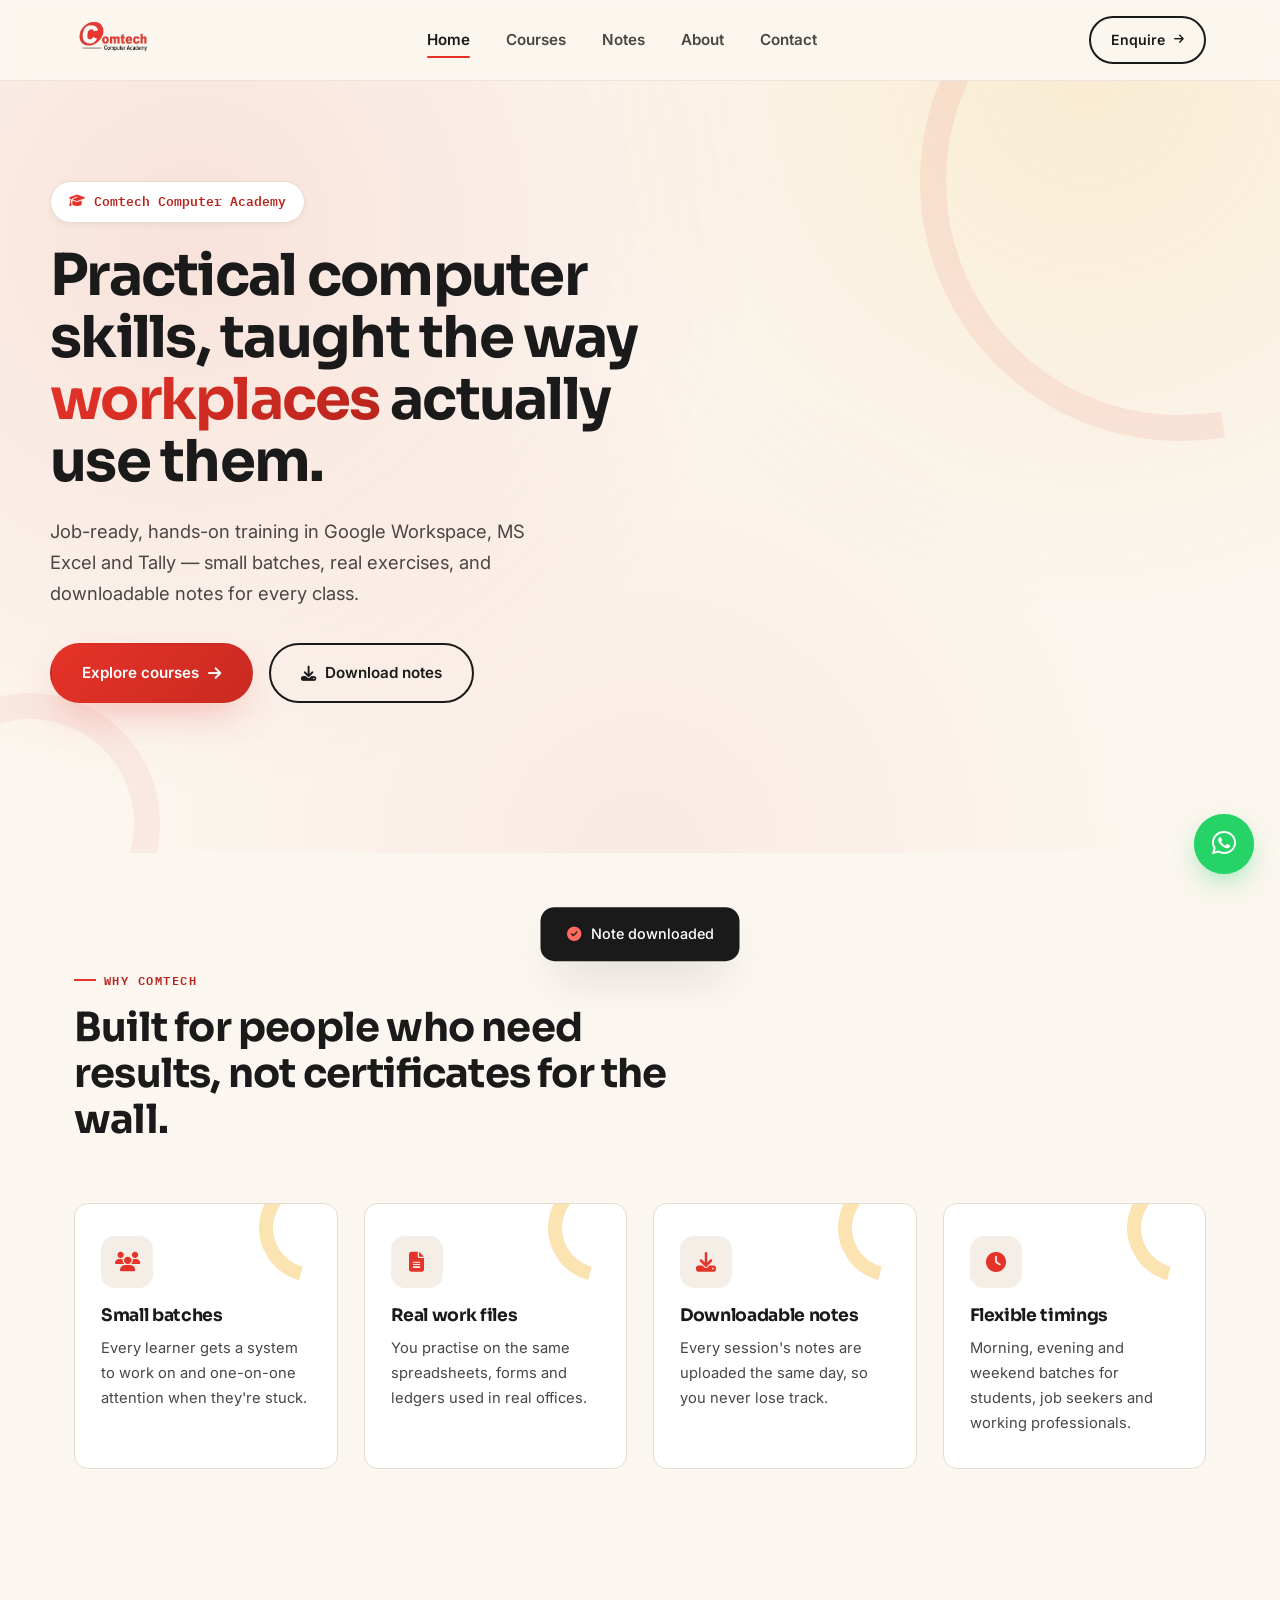
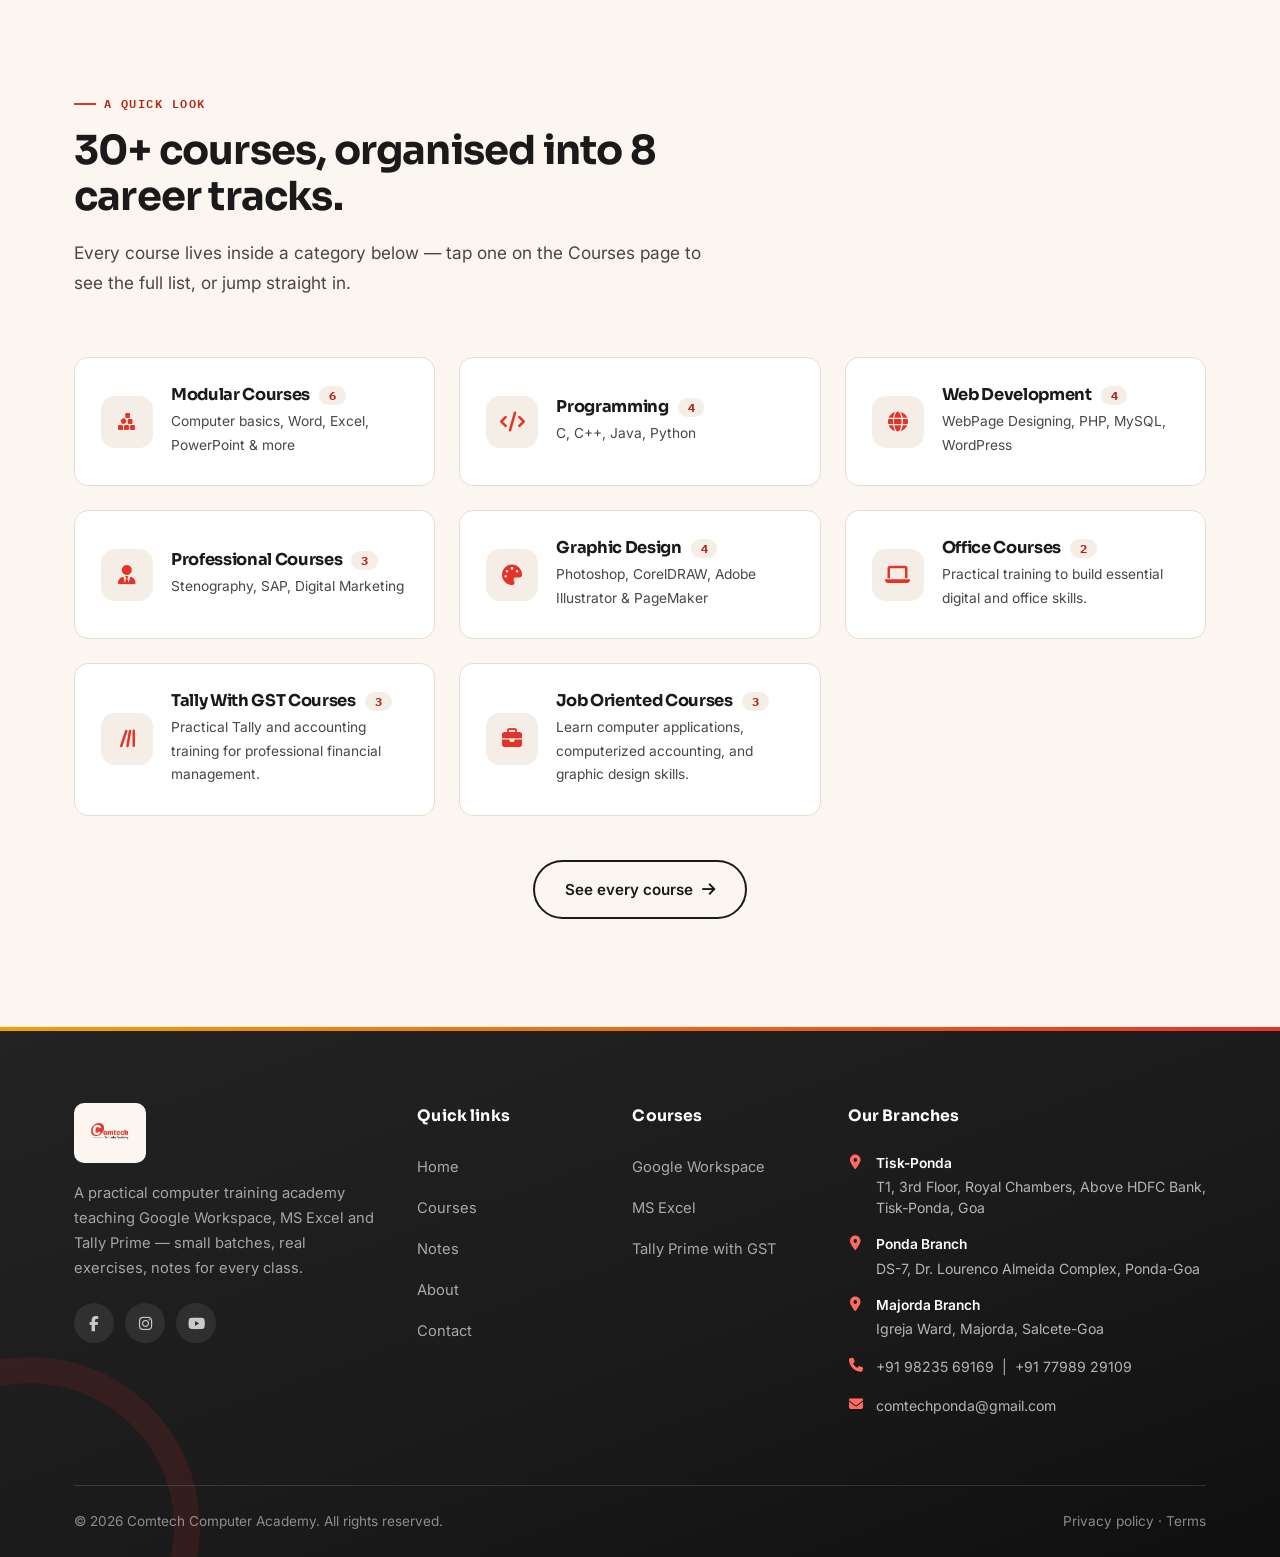
==== commit 61027878: "initial chnage" ====
--- a/index.html
+++ b/index.html
@@ -178,11 +178,41 @@
       </div>
 
       <div>
-        <h5>Contact</h5>
+        <h5>Our Branches</h5>
         <ul class="footer-contact">
-          <li><i class="fa-solid fa-location-dot"></i> T1, 3rd Floor, Royal Chambers, Above HDFC Bank, Tisk-Ponda, Goa</li>
-          <li><i class="fa-solid fa-phone"></i> +91 98235 69169</li>
-          <li><i class="fa-solid fa-envelope"></i> comtechponda@gmail.com</li>
+          <li>
+            <i class="fa-solid fa-location-dot"></i>
+            <div>
+              <strong class="branch-name">Tisk-Ponda </strong>
+              <span>T1, 3rd Floor, Royal Chambers, Above HDFC Bank, Tisk-Ponda, Goa</span>
+            </div>
+          </li>
+          <li>
+            <i class="fa-solid fa-location-dot"></i>
+            <div>
+              <strong class="branch-name">Ponda Branch</strong>
+              <span>DS-7, Dr. Lourenco Almeida Complex, Ponda-Goa</span>
+            </div>
+          </li>
+          <li>
+            <i class="fa-solid fa-location-dot"></i>
+            <div>
+              <strong class="branch-name">Majorda Branch</strong>
+              <span>Igreja Ward, Majorda, Salcete-Goa</span>
+            </div>
+          </li>
+          <li>
+            <i class="fa-solid fa-phone"></i>
+            <div>
+              <a href="tel:+919823569169">+91 98235 69169</a> &nbsp;|&nbsp; <a href="tel:+917798929109">+91 77989 29109</a>
+            </div>
+          </li>
+          <li>
+            <i class="fa-solid fa-envelope"></i>
+            <div>
+              <a href="mailto:comtechponda@gmail.com">comtechponda@gmail.com</a>
+            </div>
+          </li>
         </ul>
       </div>
     </div>
--- a/css/style.css
+++ b/css/style.css
@@ -811,16 +811,154 @@
 }
 .form-two{display:grid;grid-template-columns:1fr 1fr;gap:16px;}
 form.enquire .btn{width:100%;margin-top:6px;}
-.form-note{font-size:0.8rem;color:var(--ink-soft);margin-top:14px;text-align:center;}
-.map-embed{
-  margin-top:28px;border-radius:16px;overflow:hidden;border:1px solid var(--line);
-  height:260px;background:var(--grey-bg);position:relative;
-}
-.map-embed iframe{
-  width:100%;
-  height:100%;
-  border:0;
-  display:block;
+/* ---------- ENHANCED INTERACTIVE MAP CARD ---------- */
+.map-card-wrapper {
+  margin-top: 28px;
+  background: var(--paper);
+  border: 1px solid var(--line);
+  border-radius: var(--radius-lg);
+  padding: 22px;
+  box-shadow: var(--shadow-sm);
+  transition: box-shadow .3s var(--ease), border-color .3s var(--ease);
+}
+.map-card-wrapper:hover {
+  box-shadow: var(--shadow-md);
+  border-color: rgba(230, 51, 41, 0.22);
+}
+.map-card-header {
+  display: flex;
+  align-items: flex-start;
+  justify-content: space-between;
+  gap: 16px;
+  margin-bottom: 16px;
+  flex-wrap: wrap;
+}
+.map-header-left {
+  flex: 1;
+  min-width: 230px;
+}
+.map-badge {
+  display: inline-flex;
+  align-items: center;
+  gap: 6px;
+  font-family: 'IBM Plex Mono', monospace;
+  font-size: 0.72rem;
+  font-weight: 600;
+  text-transform: uppercase;
+  letter-spacing: 0.08em;
+  color: var(--red-dark);
+  background: rgba(230, 51, 41, 0.08);
+  padding: 4px 10px;
+  border-radius: 999px;
+  margin-bottom: 8px;
+}
+.map-badge i {
+  font-size: 0.8em;
+  color: var(--red);
+}
+.map-card-header h4 {
+  font-size: 1.12rem;
+  margin: 0 0 6px;
+  color: var(--ink);
+  font-family: 'Sora', sans-serif;
+}
+.map-active-addr {
+  font-size: 0.85rem;
+  color: var(--ink-soft);
+  margin: 0;
+  line-height: 1.45;
+  display: flex;
+  align-items: flex-start;
+  gap: 6px;
+}
+.map-active-addr i {
+  color: var(--red);
+  margin-top: 3px;
+  flex-shrink: 0;
+}
+.btn-directions {
+  background: var(--gradient-primary);
+  color: #fff !important;
+  font-size: 0.82rem;
+  padding: 9px 18px;
+  border-radius: 999px;
+  display: inline-flex;
+  align-items: center;
+  gap: 7px;
+  font-weight: 600;
+  white-space: nowrap;
+  box-shadow: var(--shadow-sm);
+  text-decoration: none;
+  transition: transform .25s var(--ease), box-shadow .25s var(--ease);
+}
+.btn-directions:hover {
+  transform: translateY(-2px);
+  box-shadow: var(--shadow-glow);
+}
+.map-branch-tabs {
+  display: flex;
+  gap: 8px;
+  margin-bottom: 14px;
+  overflow-x: auto;
+  padding-bottom: 4px;
+  scrollbar-width: thin;
+}
+.map-tab {
+  background: var(--cream);
+  border: 1px solid var(--line);
+  padding: 8px 14px;
+  border-radius: 999px;
+  font-size: 0.82rem;
+  font-weight: 600;
+  color: var(--ink-soft);
+  cursor: pointer;
+  display: inline-flex;
+  align-items: center;
+  gap: 6px;
+  white-space: nowrap;
+  font-family: 'Inter', sans-serif;
+  transition: all .25s var(--ease);
+}
+.map-tab:hover {
+  background: rgba(230, 51, 41, 0.08);
+  color: var(--red-dark);
+  border-color: rgba(230, 51, 41, 0.25);
+}
+.map-tab.active {
+  background: var(--ink);
+  color: #fff;
+  border-color: var(--ink);
+  box-shadow: 0 4px 12px rgba(26, 26, 26, 0.15);
+}
+.map-tab.active i {
+  color: var(--amber);
+}
+.map-embed {
+  border-radius: 14px;
+  overflow: hidden;
+  border: 1px solid var(--line);
+  height: 330px;
+  background: var(--grey-bg);
+  position: relative;
+}
+.map-embed iframe {
+  width: 100%;
+  height: 100%;
+  border: 0;
+  display: block;
+}
+@media (max-width: 480px) {
+  .map-card-header {
+    flex-direction: column;
+    align-items: stretch;
+  }
+  .btn-directions {
+    justify-content: center;
+    width: 100%;
+  }
+  .map-embed {
+    height: 280px;
+  }
 }
 
 /* ---------- FOOTER ---------- */
@@ -828,7 +966,7 @@
 footer::before{content:"";position:absolute;top:0;left:0;right:0;height:4px;background:var(--gradient-warm);}
 footer .ring{border-color:var(--red);opacity:0.12;width:340px;height:340px;bottom:-140px;left:-140px;transform:rotate(-30deg);}
 .footer-grid{
-  display:grid;grid-template-columns:1.4fr 0.8fr 0.8fr 1.1fr;gap:44px;
+  display:grid;grid-template-columns:1.2fr 0.7fr 0.7fr 1.4fr;gap:36px;
   position:relative;z-index:2;padding-bottom:52px;
 }
 .footer-brand{display:flex;align-items:center;gap:10px;margin-bottom:18px;}
@@ -843,8 +981,12 @@
 .footer-links li{margin-bottom:13px;}
 .footer-links a{font-size:0.92rem;color:rgba(255,255,255,0.62);transition:color .2s ease, padding-left .2s ease;}
 .footer-links a:hover{color:var(--red-light);padding-left:4px;}
-.footer-contact li{display:flex;gap:12px;margin-bottom:17px;font-size:0.9rem;color:rgba(255,255,255,0.68);align-items:flex-start;}
-.footer-contact li i{color:var(--red-light);margin-top:3px;width:16px;text-align:center;}
+.footer-contact li{display:flex;gap:12px;margin-bottom:15px;font-size:0.88rem;color:rgba(255,255,255,0.68);align-items:flex-start;}
+.footer-contact li i{color:var(--red-light);margin-top:3px;width:16px;text-align:center;flex-shrink:0;}
+.footer-contact li .branch-name{color:#fff;display:block;font-size:0.86rem;font-weight:600;margin-bottom:2px;}
+.footer-contact li span{display:block;line-height:1.45;}
+.footer-contact li a{color:inherit;text-decoration:none;transition:color .2s ease;}
+.footer-contact li a:hover{color:var(--red-light);}
 .footer-bottom{
   border-top:1px solid rgba(255,255,255,0.12);padding:24px 0;
   display:flex;justify-content:space-between;align-items:center;flex-wrap:wrap;gap:10px;
